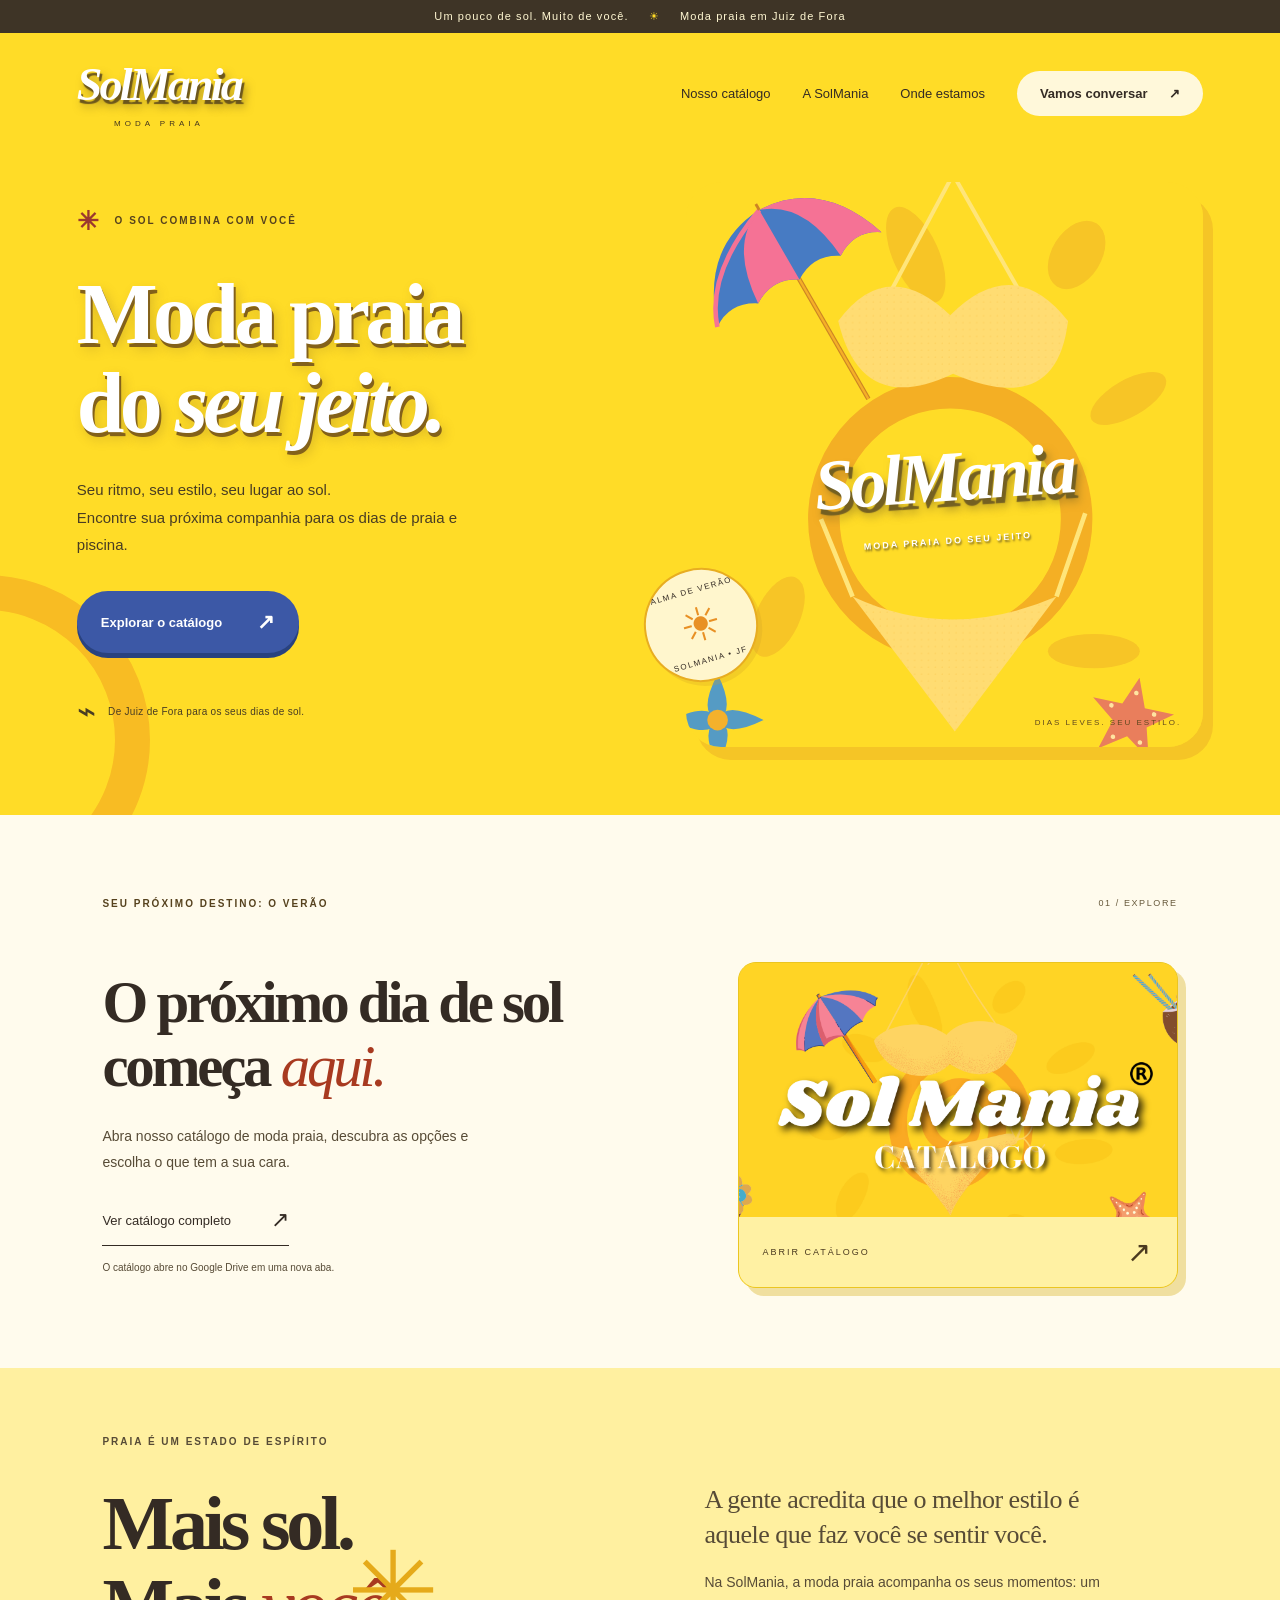
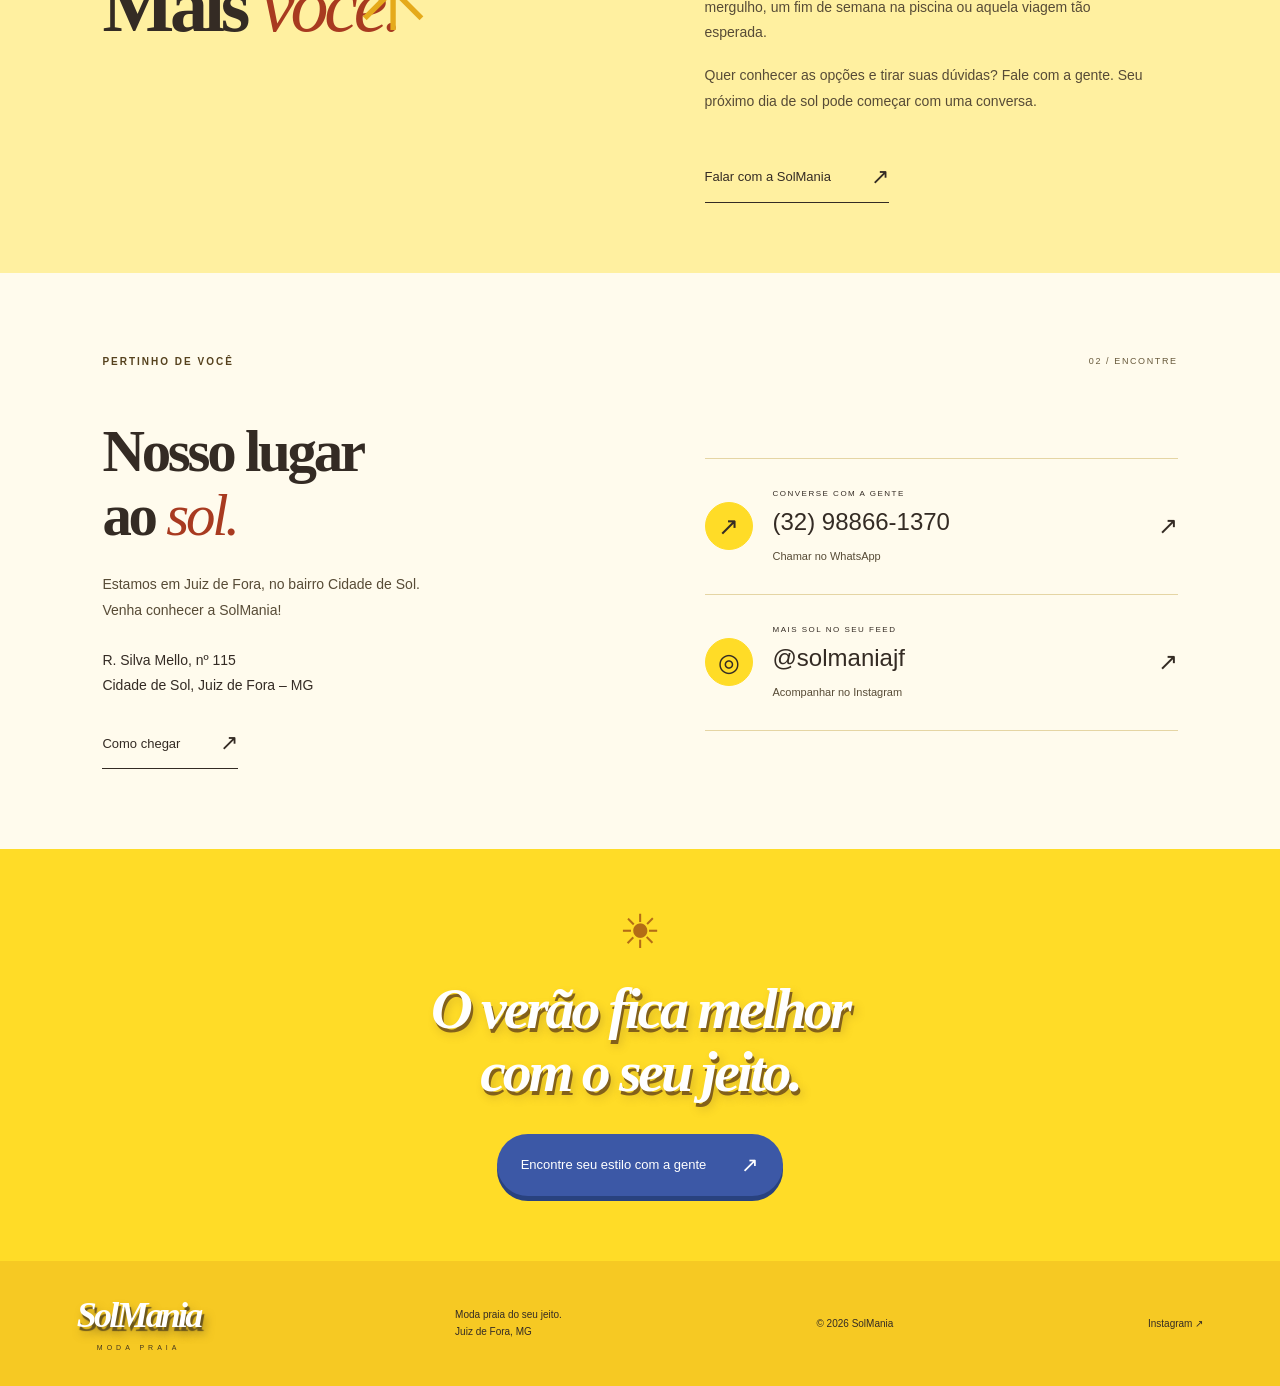
==== index.html @ 90513b36 "Versão de teste Apenas para habilitar o GitHub Pages" ====
<!doctype html>
<html lang="pt-BR">
<head>
  <meta charset="UTF-8">
  <meta name="viewport" content="width=device-width, initial-scale=1">
  <meta name="theme-color" content="#ffdc27">
  <meta name="description" content="SolMania: moda praia do seu jeito em Juiz de Fora. Explore nosso catálogo e fale com a gente pelo WhatsApp.">
  <title>SolMania — Moda praia do seu jeito</title>
  <link rel="canonical" href="https://solmania.com.br/">
  <link rel="icon" href="assets/favicon.svg" type="image/svg+xml">
  <link rel="stylesheet" href="styles.css">
  <script src="script.js" defer></script>
</head>
<body>
  <a class="skip" href="#conteudo">Pular para o conteúdo</a>
  <div class="announcement">Um pouco de sol. Muito de você. <span>☀</span> Moda praia em Juiz de Fora</div>
  <header class="header">
    <a class="brand" href="#" aria-label="SolMania, início"><span class="brand-name">SolMania</span><span class="brand-tagline">MODA PRAIA</span></a>
    <button class="menu-toggle" aria-expanded="false" aria-controls="navigation" aria-label="Abrir menu"><span></span><span></span></button>
    <nav id="navigation" aria-label="Navegação principal">
      <a href="#catalogo">Nosso catálogo</a><a href="#sobre">A SolMania</a><a href="#visite">Onde estamos</a>
      <a class="nav-contact" href="https://wa.me/5532988661370" target="_blank" rel="noopener noreferrer">Vamos conversar <span aria-hidden="true">↗</span></a>
    </nav>
  </header>
  <main id="conteudo">
    <section class="hero" aria-labelledby="hero-title">
      <div class="hero-copy">
        <p class="eyebrow"><span class="small-sun" aria-hidden="true">✳</span> O SOL COMBINA COM VOCÊ</p>
        <h1 id="hero-title">Moda praia<br>do <em>seu jeito.</em></h1>
        <p class="intro">Seu ritmo, seu estilo, seu lugar ao sol.<br>Encontre sua próxima companhia para os dias de praia e piscina.</p>
        <a class="button primary" href="https://drive.google.com/file/d/1KUAQEu9yE2tWIFAb1yEJ7YFwiVyj5EZG/view" target="_blank" rel="noopener noreferrer">Explorar o catálogo <span aria-hidden="true">↗</span></a>
        <div class="hero-note"><span aria-hidden="true">⌁</span> De Juiz de Fora para os seus dias de sol.</div>
      </div>
      <div class="hero-art">
        <img src="assets/verao.svg" width="900" height="1050" alt="Ilustração inspirada no catálogo: biquíni amarelo e guarda-sol rosa e azul">
        <div class="hero-brand" aria-hidden="true">SolMania<span>MODA PRAIA DO SEU JEITO</span></div><div class="round-stamp" aria-hidden="true"><span>ALMA DE VERÃO</span><b>☀</b><span>SOLMANIA • JF</span></div>
        <span class="art-caption">DIAS LEVES. SEU ESTILO.</span>
      </div>
    </section>
    <section class="catalog section" id="catalogo" aria-labelledby="catalog-title">
      <div class="section-heading"><p class="eyebrow">SEU PRÓXIMO DESTINO: O VERÃO</p><span class="section-number">01 / EXPLORE</span></div>
      <div class="catalog-grid"><div><h2 id="catalog-title">O próximo dia de sol<br>começa <em>aqui.</em></h2><p>Abra nosso catálogo de moda praia, descubra as opções e escolha o que tem a sua cara.</p><a class="text-link" href="https://drive.google.com/file/d/1KUAQEu9yE2tWIFAb1yEJ7YFwiVyj5EZG/view" target="_blank" rel="noopener noreferrer">Ver catálogo completo <span aria-hidden="true">↗</span></a><p class="small">O catálogo abre no Google Drive em uma nova aba.</p></div>
      <a class="catalog-cover" href="https://drive.google.com/file/d/1KUAQEu9yE2tWIFAb1yEJ7YFwiVyj5EZG/view" target="_blank" rel="noopener noreferrer" aria-label="Abrir catálogo SolMania no Google Drive"><img src="assets/catalogo-solmania.png" width="702" height="407" alt="Capa do catálogo SolMania, com logo branco sobre fundo amarelo e ilustrações de praia"><span class="cover-bottom">ABRIR CATÁLOGO <b aria-hidden="true">↗</b></span></a></div>
    </section>
    <section class="about section" id="sobre" aria-labelledby="about-title"><p class="eyebrow">PRAIA É UM ESTADO DE ESPÍRITO</p><div class="about-grid"><h2 id="about-title">Mais sol.<br>Mais <em>você.</em><span class="about-sun" aria-hidden="true">✳</span></h2><div><p class="large-copy">A gente acredita que o melhor estilo é aquele que faz você se sentir você.</p><p>Na SolMania, a moda praia acompanha os seus momentos: um mergulho, um fim de semana na piscina ou aquela viagem tão esperada.</p><p>Quer conhecer as opções e tirar suas dúvidas? Fale com a gente. Seu próximo dia de sol pode começar com uma conversa.</p><a class="text-link" href="https://wa.me/5532988661370?text=Ol%C3%A1%21%20Quero%20conhecer%20a%20moda%20praia%20da%20SolMania." target="_blank" rel="noopener noreferrer">Falar com a SolMania <span aria-hidden="true">↗</span></a></div></div></section>
    <section class="visit section" id="visite" aria-labelledby="visit-title"><div class="section-heading"><p class="eyebrow">PERTINHO DE VOCÊ</p><span class="section-number">02 / ENCONTRE</span></div><div class="visit-grid"><div><h2 id="visit-title">Nosso lugar<br>ao <em>sol.</em></h2><p>Estamos em Juiz de Fora, no bairro Cidade de Sol.<br>Venha conhecer a SolMania!</p><address>R. Silva Mello, nº 115<br>Cidade de Sol, Juiz de Fora – MG</address><a class="text-link" href="https://www.google.com/maps/search/?api=1&amp;query=Rua%20Silva%20Mello%20115%20Cidade%20de%20Sol%20Juiz%20de%20Fora%20MG" target="_blank" rel="noopener noreferrer">Como chegar <span aria-hidden="true">↗</span></a></div><div class="contact-list"><a href="https://wa.me/5532988661370" target="_blank" rel="noopener noreferrer"><span class="contact-icon" aria-hidden="true">↗</span><span><small>CONVERSE COM A GENTE</small><strong>(32) 98866-1370</strong><span>Chamar no WhatsApp</span></span><b aria-hidden="true">↗</b></a><a href="https://www.instagram.com/solmaniajf/" target="_blank" rel="noopener noreferrer"><span class="contact-icon" aria-hidden="true">◎</span><span><small>MAIS SOL NO SEU FEED</small><strong>@solmaniajf</strong><span>Acompanhar no Instagram</span></span><b aria-hidden="true">↗</b></a></div></div></section>
    <section class="closing"><span aria-hidden="true">☀</span><h2>O verão fica melhor<br>com o <em>seu jeito.</em></h2><a class="button light" href="https://wa.me/5532988661370" target="_blank" rel="noopener noreferrer">Encontre seu estilo com a gente <span aria-hidden="true">↗</span></a></section>
  </main>
  <footer><a class="brand" href="#"><span class="brand-name">SolMania</span><span class="brand-tagline">MODA PRAIA</span></a><p>Moda praia do seu jeito.<br>Juiz de Fora, MG</p><span>© <span id="year">2026</span> SolMania</span><a href="https://www.instagram.com/solmaniajf/" target="_blank" rel="noopener noreferrer">Instagram ↗</a></footer>
</body>
</html>
---- styles.css ----
:root{--paper:#fffbed;--ink:#342b24;--orange:#a83a20;--line:#e5d5a4;--blue:#fff0a0}*{box-sizing:border-box}html{scroll-behavior:smooth;scroll-padding-top:100px}body{margin:0;background:var(--paper);color:var(--ink);font-family:Arial,Helvetica,sans-serif;-webkit-font-smoothing:antialiased}a{color:inherit;text-decoration:none}button{font:inherit}a,button{-webkit-tap-highlight-color:transparent}a:focus-visible,button:focus-visible{outline:3px solid var(--orange);outline-offset:6px}::selection{background:#e9b89a}h1,h2,p{margin:0}h1,h2{font-family:Georgia,'Times New Roman',serif;font-weight:400;letter-spacing:-.055em}em{font-weight:400;color:var(--orange)}.announcement{background:var(--ink);color:var(--paper);text-align:center;padding:10px 20px;font-size:11px;letter-spacing:1.1px}.announcement span{margin:0 16px;color:#f8c686}.header{max-width:1440px;margin:auto;padding:27px 6%;display:flex;align-items:center;justify-content:space-between;gap:30px}.brand{font-family:Georgia,serif;font-size:37px;font-weight:bold;letter-spacing:-2.4px;line-height:1}.brand span{display:block;text-align:center;font-family:Arial,sans-serif;letter-spacing:4px;font-size:8px;font-weight:400;margin-top:8px}.header nav{display:flex;align-items:center;gap:32px;font-size:13px}.header nav>a:hover{color:var(--orange)}.nav-contact{border:1px solid var(--ink);padding:13px 18px;border-radius:3px}.nav-contact span{margin-left:18px}.menu-toggle{display:none}.hero{max-width:1440px;margin:auto;display:grid;grid-template-columns:1.05fr 1fr;min-height:660px;padding:20px 6% 60px;align-items:center;gap:5%}.eyebrow{font-size:10px;letter-spacing:2px;font-weight:600;line-height:1.7}.small-sun{font-size:26px;vertical-align:middle;color:var(--orange);margin-right:9px}h1{font-size:clamp(64px,6.7vw,100px);line-height:1.03;margin:28px 0}.intro{font-size:15px;line-height:1.85;max-width:390px;color:#52645e}.button{display:inline-flex;align-items:center;justify-content:space-between;gap:35px;padding:19px 24px;font-size:13px;border-radius:3px;transition:transform .2s,background .2s}.button:hover{transform:translateY(-3px)}.primary{background:var(--orange);color:white;margin-top:32px}.primary:hover{background:#bb4020}.button span{font-size:21px}.hero-note{font-size:10px;letter-spacing:.3px;margin-top:39px;display:flex;align-items:center;gap:12px}.hero-note>span{font-size:32px}.hero-art{position:relative;margin:0 0 0 5px}.hero-art img{display:block;width:100%;height:565px;object-fit:cover;border-radius:180px 180px 4px 4px}.round-stamp{position:absolute;left:-42px;bottom:65px;background:var(--paper);border:1px solid var(--ink);width:114px;height:114px;border-radius:50%;display:flex;flex-direction:column;justify-content:center;align-items:center;transform:rotate(-16deg)}.round-stamp span{font-size:8px;letter-spacing:1.5px}.round-stamp b{font-size:47px;line-height:1.3;color:var(--orange);font-weight:400}.art-caption{position:absolute;bottom:20px;right:22px;font-size:8px;letter-spacing:2px;color:#fff}.section{padding:80px 8%;max-width:1440px;margin:auto}.section-heading{display:flex;align-items:center;justify-content:space-between;gap:15px;margin-bottom:50px}.section-number{font-size:9px;letter-spacing:1.6px;color:#69746a}h2{font-size:clamp(44px,4.6vw,65px);line-height:1.09}.catalog-grid{display:grid;grid-template-columns:1.15fr 1fr;align-items:center;gap:12%}.catalog p:not(.eyebrow),.visit p:not(.eyebrow){font-size:14px;line-height:1.85;max-width:370px;margin-top:24px;color:#52645e}.text-link{display:inline-flex;justify-content:space-between;align-items:center;gap:40px;border-bottom:1px solid var(--ink);padding:16px 0 12px;font-size:13px;margin-top:16px}.text-link:hover{color:var(--orange);border-color:var(--orange)}.text-link span{font-size:22px}.catalog p.small{font-size:10px;margin-top:13px}.catalog-cover{position:relative;overflow:hidden;background:#e3a37d;min-height:410px;padding:26px 30px;display:flex;flex-direction:column;justify-content:space-between;border-radius:3px;isolation:isolate;transition:transform .25s}.catalog-cover:hover{transform:rotate(-1deg)}.catalog-cover:before{content:'';position:absolute;border:1px solid #f7d5b1;border-radius:50%;width:420px;height:420px;top:80px;left:100px;z-index:-1;box-shadow:0 0 0 28px #e3a37d,0 0 0 29px #f7d5b1,0 0 0 57px #e3a37d,0 0 0 58px #f7d5b1}.cover-top{display:flex;justify-content:space-between;font-size:10px;letter-spacing:2px}.cover-top span{font-size:8px}.cover-sun{font-size:76px;color:#a33b21;line-height:1;margin-top:20px}.cover-title{font-family:Georgia,serif;font-size:55px;line-height:1;letter-spacing:-2px}.cover-bottom{font-size:9px;letter-spacing:2px;margin-top:32px;display:flex;justify-content:space-between;align-items:center}.cover-bottom b{font-size:29px;font-weight:400}.about{background:var(--blue);max-width:none;padding-top:65px;padding-bottom:70px}.about-grid{display:grid;grid-template-columns:1fr 1fr;gap:12%;margin-top:32px;max-width:1190px;margin-left:auto;margin-right:auto}.about h2{position:relative;font-size:76px}.about-sun{color:var(--orange);position:absolute;font-size:110px;left:245px;top:50px;font-family:Arial;font-weight:400}.about p:not(.eyebrow){font-size:14px;line-height:1.8;margin-bottom:18px;max-width:440px}.about p.large-copy{font-family:Georgia,serif;font-size:26px;line-height:1.35;letter-spacing:-.5px}.visit-grid{display:grid;grid-template-columns:1fr 1fr;gap:12%;align-items:center}address{font-style:normal;font-size:14px;line-height:1.8;margin-top:24px}.contact-list>a{display:flex;gap:20px;align-items:center;padding:30px 0;border-bottom:1px solid var(--line)}.contact-list>a:first-child{border-top:1px solid var(--line)}.contact-list>a:hover strong{color:var(--orange)}.contact-icon{border:1px solid var(--line);width:48px;height:48px;border-radius:50%;display:grid;place-items:center;font-size:25px}.contact-list small{font-size:8px;letter-spacing:1.5px;display:block}.contact-list strong{display:block;font-weight:400;font-size:24px;margin:10px 0}.contact-list span>span{font-size:11px;color:#52645e}.contact-list b{margin-left:auto;font-size:24px;font-weight:400}.closing{text-align:center;background:var(--orange);color:var(--paper);padding:55px 20px 65px}.closing>span{font-size:47px;display:block;margin-bottom:18px}.closing h2{font-size:58px}.closing em{color:#f3d2a6}.light{background:var(--paper);color:var(--ink);margin-top:30px}footer{max-width:1440px;padding:35px 6%;margin:auto;display:flex;align-items:center;justify-content:space-between;gap:25px}footer p,footer>span,footer>a:last-child{font-size:10px;line-height:1.7}footer .brand{font-size:29px}footer .brand span{font-size:6px}.skip{position:absolute;left:12px;top:-100px;background:white;padding:16px;z-index:30}.skip:focus{top:12px}@media(min-width:1440px){.about{padding-left:calc((100vw - 1210px)/2);padding-right:calc((100vw - 1210px)/2)}}@media(max-width:900px){.header nav{gap:18px}.hero{gap:25px;min-height:auto}.hero-art img{height:490px}h1{font-size:68px}.section{padding:60px 6%}.about-sun{font-size:70px;left:210px}.about-grid,.catalog-grid,.visit-grid{gap:7%}.cover-title{font-size:46px}.contact-list strong{font-size:20px}.contact-icon{display:none}}@media(max-width:680px){html{scroll-padding-top:20px}.announcement{font-size:9px;letter-spacing:.4px}.announcement span{margin:0 5px}.header{padding:22px 6%;position:relative;z-index:10}.brand{font-size:32px}.menu-toggle{display:flex;flex-direction:column;gap:6px;border:1px solid var(--line);background:transparent;padding:14px 11px;border-radius:3px}.menu-toggle span{height:1px;width:21px;background:var(--ink)}.header nav{display:none;position:absolute;top:100%;left:0;right:0;background:var(--paper);padding:22px 6%;box-shadow:0 10px 14px #253d3912;flex-direction:column;align-items:stretch}.header nav.open{display:flex}.header nav>a{padding:12px 0}.header nav>.nav-contact{padding:14px}.hero{grid-template-columns:1fr;padding:22px 6% 38px;gap:32px}.hero-copy{padding:0 0 0 2px}.eyebrow{font-size:9px;letter-spacing:1.7px}h1{font-size:clamp(60px,13.7vw,84px);margin:19px 0}.intro{font-size:14px}.hero-note{margin-top:23px}.hero-art{margin:0 10px 0 22px}.hero-art img{height:410px;border-radius:160px 160px 3px 3px}.round-stamp{width:94px;height:94px;left:-28px;bottom:45px}.round-stamp span{font-size:6px}.round-stamp b{font-size:38px}.section{padding:48px 7%}.section-heading{margin-bottom:27px}.section-number{font-size:7px;white-space:nowrap}.catalog-grid,.about-grid,.visit-grid{grid-template-columns:1fr;gap:32px}h2{font-size:46px}.catalog-cover{min-height:380px;margin-top:4px}.cover-title{font-size:55px}.about-grid{margin-top:24px}.about h2{font-size:64px}.about-sun{left:auto;right:15px;top:20px;font-size:95px}.about p.large-copy{font-size:25px}.contact-list strong{font-size:25px}.contact-icon{display:grid}.closing{padding:40px 6% 48px}.closing h2{font-size:45px}.closing>span{font-size:40px}footer{display:grid;grid-template-columns:1fr 1fr;padding:30px 7%;row-gap:25px}footer p,footer>a:last-child{text-align:right}}@media(prefers-reduced-motion:reduce){html{scroll-behavior:auto}*,*:before,*:after{transition:none!important}}

/* Identidade visual inspirada na capa do catálogo SolMania. */
body{background:linear-gradient(#ffdc27 0 820px,var(--paper) 820px)}
.announcement{background:#3e3426;color:#fff7d2}.announcement span{color:#ffdc27}
.header{background:#ffdc27;max-width:none;padding-left:max(6%,calc((100vw - 1268px)/2));padding-right:max(6%,calc((100vw - 1268px)/2))}
.brand{display:inline-block;letter-spacing:-2px;flex-shrink:0}
.brand .brand-name{font-family:Georgia,'Times New Roman',serif;font-size:46px;font-weight:900;font-style:italic;letter-spacing:-2.8px;color:#fff;line-height:1.1;margin:0;text-shadow:2px 4px 1px #6b561c,4px 7px 8px #6b561c80}
.brand .brand-tagline{color:#45371e;font-size:8px;letter-spacing:4px;margin-top:9px}
.nav-contact{background:#fff8da;border:0;border-radius:30px;padding:15px 23px;font-weight:600}.header nav>a:hover{color:#8b2b23}
.hero{position:relative;background:#ffdc27;padding-top:25px;padding-bottom:65px;isolation:isolate;overflow:hidden}
.hero:before{content:'';position:absolute;width:260px;height:260px;border:35px solid #f8bc23;border-radius:50%;left:-180px;bottom:-90px;z-index:-1}
h1,h2{font-weight:700;letter-spacing:-.055em}h1{color:#fff;text-shadow:2px 4px 0 #83611a,4px 6px 12px #8c6d2350}h1 em{color:#fff;font-weight:700}.intro{color:#493d23}.eyebrow{color:#56421e}.small-sun{color:#9b382f}.hero-note{color:#493d23}.primary{background:#3c58a6;border-radius:32px;box-shadow:0 5px 0 #29427f;font-weight:600}.primary:hover{background:#2d468f}
.hero-art{border-radius:35px;box-shadow:10px 13px 0 #f5c526}.hero-art img{border-radius:35px;object-fit:cover}.hero-brand{position:absolute;top:45%;left:0;width:100%;text-align:center;color:white;font-family:Georgia,serif;font-weight:900;font-style:italic;font-size:clamp(45px,5.6vw,80px);letter-spacing:-4px;text-shadow:3px 6px 1px #746022,5px 9px 10px #74602290;transform:rotate(-4deg)}.hero-brand span{display:block;font-family:Arial,sans-serif;font-size:9px;letter-spacing:2px;font-style:normal;margin-top:17px;text-shadow:1px 2px 2px #746022}.round-stamp{background:#fff6cd;border:2px solid #e8ad21;box-shadow:3px 5px 0 #cf9e2540}.round-stamp b{color:#e89024}.art-caption{color:#61481e}
.catalog{background:var(--paper)}.catalog-cover{padding:0;background:#ffdc27;min-height:0;border-radius:18px;border:1px solid #ebc521;box-shadow:8px 8px 0 #f0df9f}.catalog-cover:before{display:none}.catalog-cover img{width:100%;height:auto;display:block}.cover-bottom{margin:0;padding:18px 24px;background:#fff1a3;color:#4b3a1f}.about{background:#fff0a0}.about-sun{color:#e5aa1a}.about p,.catalog p:not(.eyebrow),.visit p:not(.eyebrow),.contact-list span>span{color:#574b36}.section-number{color:#685a3c}.contact-icon{background:#ffdc27;border-color:#ffdc27}.closing{background:#ffdc27;color:#fff;position:relative}.closing h2{font-style:italic;text-shadow:2px 4px 0 #83611a,4px 6px 10px #8c6d2350}.closing em{color:#fff;font-weight:700}.closing>span{color:#b36c16}.light{border-radius:32px;background:#3c58a6;color:white;box-shadow:0 5px 0 #29427f}footer{max-width:none;background:#f6c923;padding-left:6%;padding-right:6%}footer .brand .brand-name{font-size:36px}footer .brand .brand-tagline{font-size:7px}.text-link:hover{color:#9c3028}.menu-toggle{border-color:#ac8524}.menu-toggle span{background:#493a20}
@media(max-width:900px){.brand .brand-name{font-size:38px}.header nav{gap:16px}.hero-brand{font-size:53px;letter-spacing:-3px}}
@media(max-width:680px){body{background:var(--paper)}.header nav{background:#fff1a3}.hero{padding-top:20px;padding-bottom:45px}.hero-art{margin:0 10px 0 22px}.hero-art img{border-radius:35px;height:390px}.hero-brand{font-size:clamp(44px,12vw,68px)}.brand .brand-name{font-size:39px}.catalog-cover{min-height:0}.closing h2{font-size:44px}.about-sun{font-size:80px;right:0}.hero:before{display:none}}
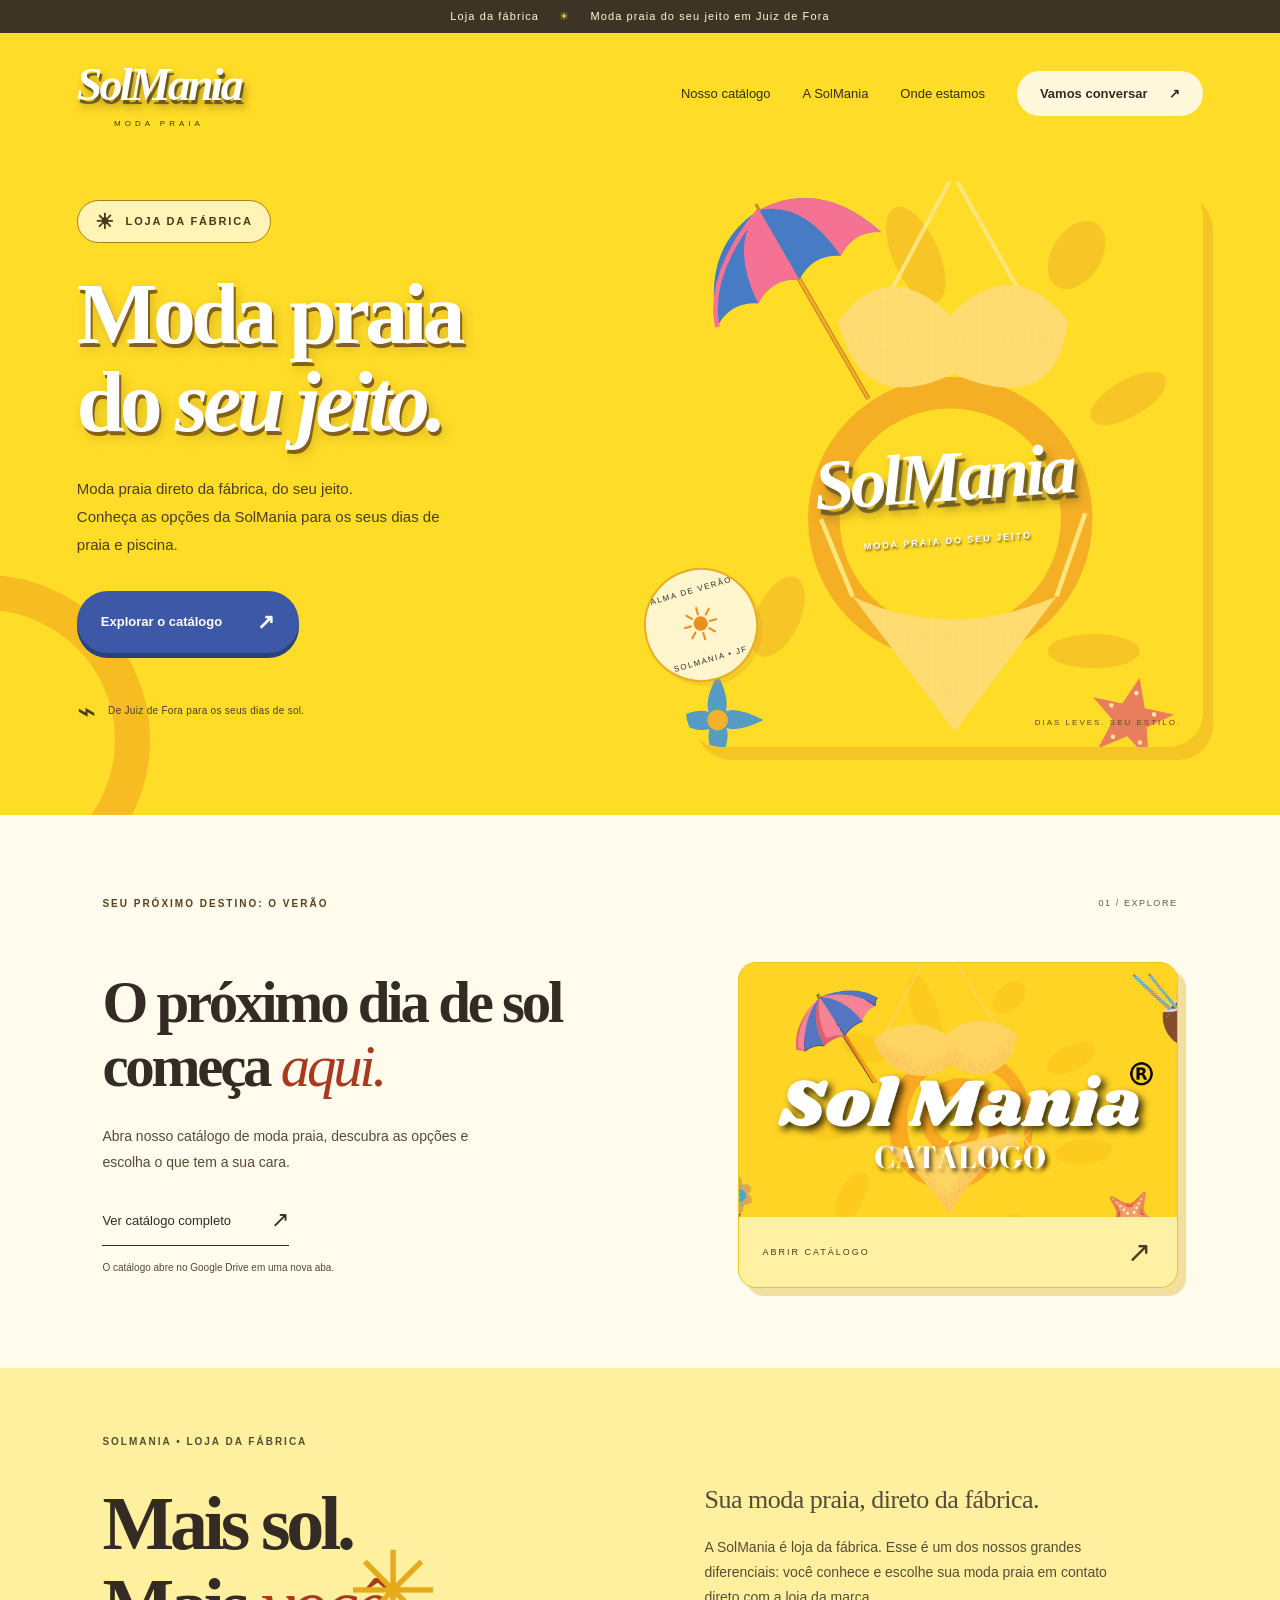
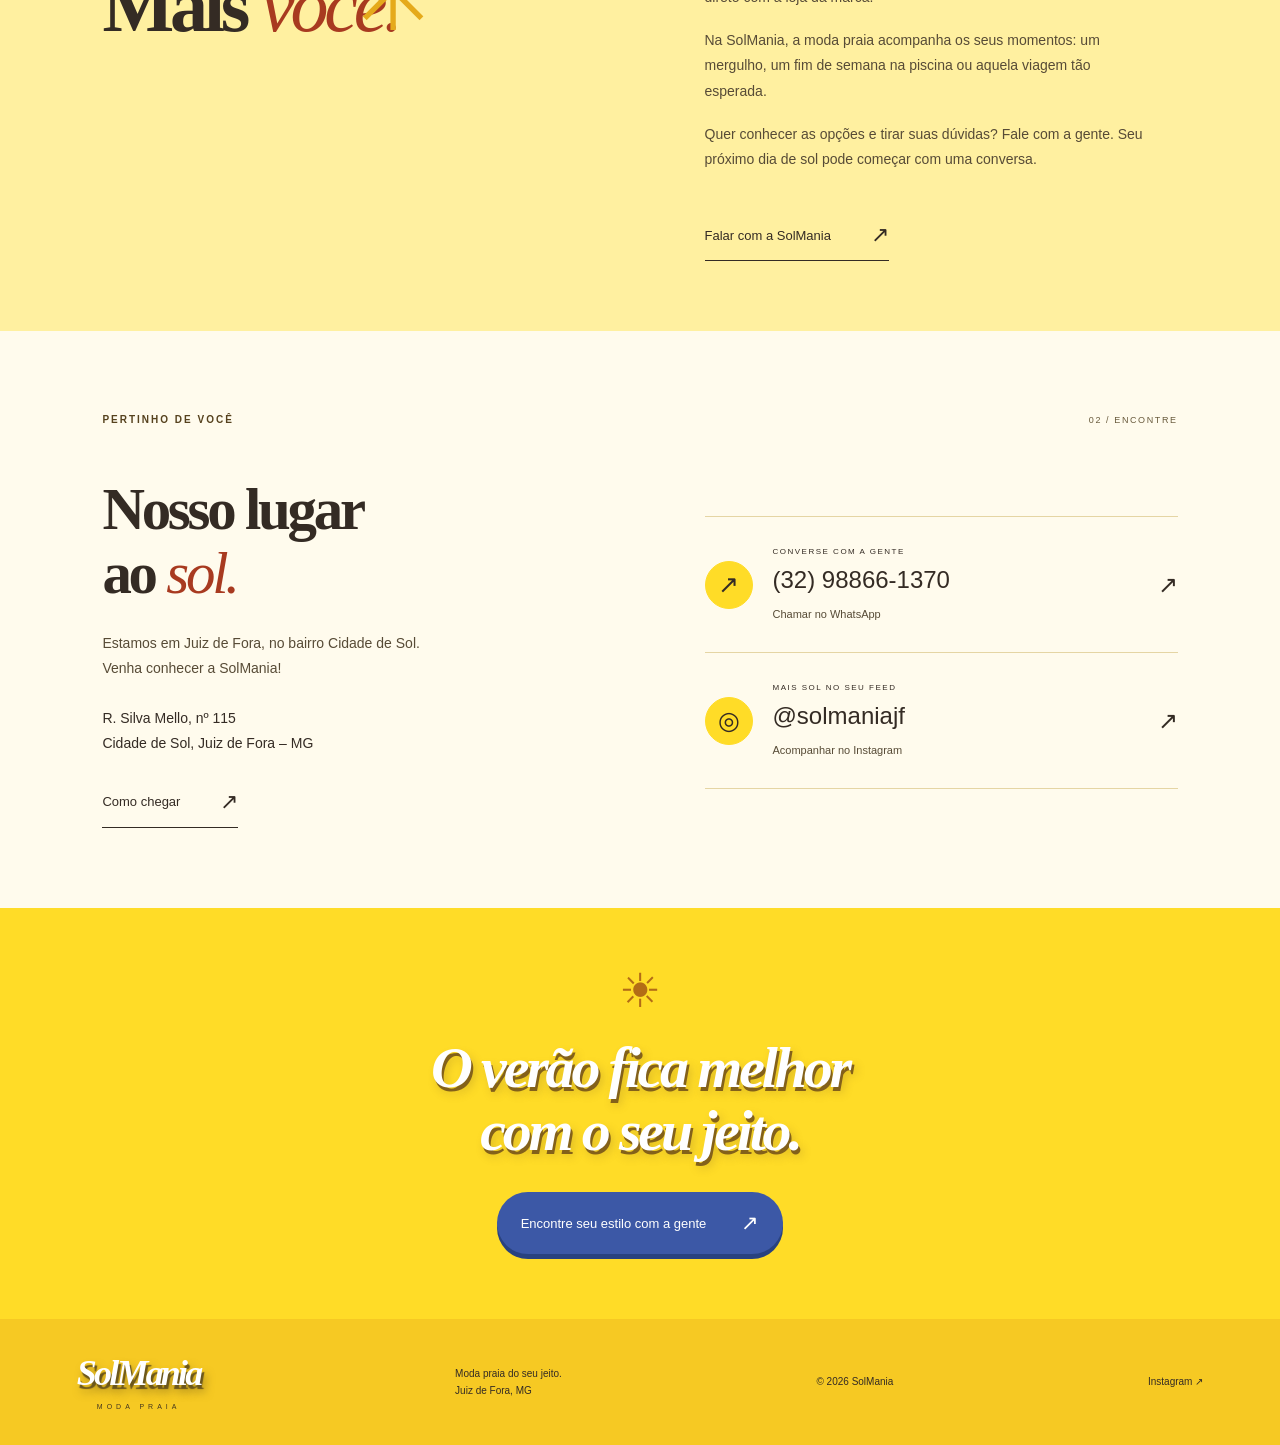
==== commit 8ea99bef: "Primeira versão oficial" ====
--- a/index.html
+++ b/index.html
@@ -1,10 +1,18 @@
 <!doctype html>
 <html lang="pt-BR">
 <head>
+  <!-- Google tag (gtag.js) -->
+  <script async src="https://www.googletagmanager.com/gtag/js?id=G-0Z5BWFKCD2"></script>
+  <script>
+    window.dataLayer = window.dataLayer || [];
+    function gtag(){dataLayer.push(arguments);}
+    gtag('js', new Date());
+    gtag('config', 'G-0Z5BWFKCD2');
+  </script>
   <meta charset="UTF-8">
   <meta name="viewport" content="width=device-width, initial-scale=1">
   <meta name="theme-color" content="#ffdc27">
-  <meta name="description" content="SolMania: moda praia do seu jeito em Juiz de Fora. Explore nosso catálogo e fale com a gente pelo WhatsApp.">
+  <meta name="description" content="SolMania: moda praia do seu jeito em Juiz de Fora. Loja da fábrica: explore nosso catálogo e fale com a gente pelo WhatsApp.">
   <title>SolMania — Moda praia do seu jeito</title>
   <link rel="canonical" href="https://solmania.com.br/">
   <link rel="icon" href="assets/favicon.svg" type="image/svg+xml">
@@ -13,7 +21,7 @@
 </head>
 <body>
   <a class="skip" href="#conteudo">Pular para o conteúdo</a>
-  <div class="announcement">Um pouco de sol. Muito de você. <span>☀</span> Moda praia em Juiz de Fora</div>
+  <div class="announcement">Loja da fábrica <span>☀</span> Moda praia do seu jeito em Juiz de Fora</div>
   <header class="header">
     <a class="brand" href="#" aria-label="SolMania, início"><span class="brand-name">SolMania</span><span class="brand-tagline">MODA PRAIA</span></a>
     <button class="menu-toggle" aria-expanded="false" aria-controls="navigation" aria-label="Abrir menu"><span></span><span></span></button>
@@ -25,9 +33,9 @@
   <main id="conteudo">
     <section class="hero" aria-labelledby="hero-title">
       <div class="hero-copy">
-        <p class="eyebrow"><span class="small-sun" aria-hidden="true">✳</span> O SOL COMBINA COM VOCÊ</p>
+        <p class="factory-badge"><span aria-hidden="true">☀</span> LOJA DA FÁBRICA</p>
         <h1 id="hero-title">Moda praia<br>do <em>seu jeito.</em></h1>
-        <p class="intro">Seu ritmo, seu estilo, seu lugar ao sol.<br>Encontre sua próxima companhia para os dias de praia e piscina.</p>
+        <p class="intro">Moda praia direto da fábrica, do seu jeito.<br>Conheça as opções da SolMania para os seus dias de praia e piscina.</p>
         <a class="button primary" href="https://drive.google.com/file/d/1KUAQEu9yE2tWIFAb1yEJ7YFwiVyj5EZG/view" target="_blank" rel="noopener noreferrer">Explorar o catálogo <span aria-hidden="true">↗</span></a>
         <div class="hero-note"><span aria-hidden="true">⌁</span> De Juiz de Fora para os seus dias de sol.</div>
       </div>
@@ -42,8 +50,8 @@
       <div class="catalog-grid"><div><h2 id="catalog-title">O próximo dia de sol<br>começa <em>aqui.</em></h2><p>Abra nosso catálogo de moda praia, descubra as opções e escolha o que tem a sua cara.</p><a class="text-link" href="https://drive.google.com/file/d/1KUAQEu9yE2tWIFAb1yEJ7YFwiVyj5EZG/view" target="_blank" rel="noopener noreferrer">Ver catálogo completo <span aria-hidden="true">↗</span></a><p class="small">O catálogo abre no Google Drive em uma nova aba.</p></div>
       <a class="catalog-cover" href="https://drive.google.com/file/d/1KUAQEu9yE2tWIFAb1yEJ7YFwiVyj5EZG/view" target="_blank" rel="noopener noreferrer" aria-label="Abrir catálogo SolMania no Google Drive"><img src="assets/catalogo-solmania.png" width="702" height="407" alt="Capa do catálogo SolMania, com logo branco sobre fundo amarelo e ilustrações de praia"><span class="cover-bottom">ABRIR CATÁLOGO <b aria-hidden="true">↗</b></span></a></div>
     </section>
-    <section class="about section" id="sobre" aria-labelledby="about-title"><p class="eyebrow">PRAIA É UM ESTADO DE ESPÍRITO</p><div class="about-grid"><h2 id="about-title">Mais sol.<br>Mais <em>você.</em><span class="about-sun" aria-hidden="true">✳</span></h2><div><p class="large-copy">A gente acredita que o melhor estilo é aquele que faz você se sentir você.</p><p>Na SolMania, a moda praia acompanha os seus momentos: um mergulho, um fim de semana na piscina ou aquela viagem tão esperada.</p><p>Quer conhecer as opções e tirar suas dúvidas? Fale com a gente. Seu próximo dia de sol pode começar com uma conversa.</p><a class="text-link" href="https://wa.me/5532988661370?text=Ol%C3%A1%21%20Quero%20conhecer%20a%20moda%20praia%20da%20SolMania." target="_blank" rel="noopener noreferrer">Falar com a SolMania <span aria-hidden="true">↗</span></a></div></div></section>
-    <section class="visit section" id="visite" aria-labelledby="visit-title"><div class="section-heading"><p class="eyebrow">PERTINHO DE VOCÊ</p><span class="section-number">02 / ENCONTRE</span></div><div class="visit-grid"><div><h2 id="visit-title">Nosso lugar<br>ao <em>sol.</em></h2><p>Estamos em Juiz de Fora, no bairro Cidade de Sol.<br>Venha conhecer a SolMania!</p><address>R. Silva Mello, nº 115<br>Cidade de Sol, Juiz de Fora – MG</address><a class="text-link" href="https://www.google.com/maps/search/?api=1&amp;query=Rua%20Silva%20Mello%20115%20Cidade%20de%20Sol%20Juiz%20de%20Fora%20MG" target="_blank" rel="noopener noreferrer">Como chegar <span aria-hidden="true">↗</span></a></div><div class="contact-list"><a href="https://wa.me/5532988661370" target="_blank" rel="noopener noreferrer"><span class="contact-icon" aria-hidden="true">↗</span><span><small>CONVERSE COM A GENTE</small><strong>(32) 98866-1370</strong><span>Chamar no WhatsApp</span></span><b aria-hidden="true">↗</b></a><a href="https://www.instagram.com/solmaniajf/" target="_blank" rel="noopener noreferrer"><span class="contact-icon" aria-hidden="true">◎</span><span><small>MAIS SOL NO SEU FEED</small><strong>@solmaniajf</strong><span>Acompanhar no Instagram</span></span><b aria-hidden="true">↗</b></a></div></div></section>
+    <section class="about section" id="sobre" aria-labelledby="about-title"><p class="eyebrow">SOLMANIA • LOJA DA FÁBRICA</p><div class="about-grid"><h2 id="about-title">Mais sol.<br>Mais <em>você.</em><span class="about-sun" aria-hidden="true">✳</span></h2><div><p class="large-copy">Sua moda praia, direto da fábrica.</p><p>A SolMania é loja da fábrica. Esse é um dos nossos grandes diferenciais: você conhece e escolhe sua moda praia em contato direto com a loja da marca.</p><p>Na SolMania, a moda praia acompanha os seus momentos: um mergulho, um fim de semana na piscina ou aquela viagem tão esperada.</p><p>Quer conhecer as opções e tirar suas dúvidas? Fale com a gente. Seu próximo dia de sol pode começar com uma conversa.</p><a class="text-link" href="https://wa.me/5532988661370?text=Ol%C3%A1%21%20Quero%20conhecer%20a%20moda%20praia%20da%20SolMania." target="_blank" rel="noopener noreferrer">Falar com a SolMania <span aria-hidden="true">↗</span></a></div></div></section>
+    <section class="visit section" id="visite" aria-labelledby="visit-title"><div class="section-heading"><p class="eyebrow">PERTINHO DE VOCÊ</p><span class="section-number">02 / ENCONTRE</span></div><div class="visit-grid"><div><h2 id="visit-title">Nosso lugar<br>ao <em>sol.</em></h2><p>Estamos em Juiz de Fora, no bairro Cidade de Sol.<br>Venha conhecer a SolMania!</p><address>R. Silva Mello, nº 115<br>Cidade de Sol, Juiz de Fora – MG</address><a class="text-link" href="https://www.google.com/maps/dir/?api=1&amp;destination=Rua%20Silva%20Melo%2C%20115%2C%20Cidade%20do%20Sol%2C%20Juiz%20de%20Fora%20-%20MG%2C%2036085-360%2C%20Brasil" target="_blank" rel="noopener noreferrer">Como chegar <span aria-hidden="true">↗</span></a></div><div class="contact-list"><a href="https://wa.me/5532988661370" target="_blank" rel="noopener noreferrer"><span class="contact-icon" aria-hidden="true">↗</span><span><small>CONVERSE COM A GENTE</small><strong>(32) 98866-1370</strong><span>Chamar no WhatsApp</span></span><b aria-hidden="true">↗</b></a><a href="https://www.instagram.com/solmaniajf/" target="_blank" rel="noopener noreferrer"><span class="contact-icon" aria-hidden="true">◎</span><span><small>MAIS SOL NO SEU FEED</small><strong>@solmaniajf</strong><span>Acompanhar no Instagram</span></span><b aria-hidden="true">↗</b></a></div></div></section>
     <section class="closing"><span aria-hidden="true">☀</span><h2>O verão fica melhor<br>com o <em>seu jeito.</em></h2><a class="button light" href="https://wa.me/5532988661370" target="_blank" rel="noopener noreferrer">Encontre seu estilo com a gente <span aria-hidden="true">↗</span></a></section>
   </main>
   <footer><a class="brand" href="#"><span class="brand-name">SolMania</span><span class="brand-tagline">MODA PRAIA</span></a><p>Moda praia do seu jeito.<br>Juiz de Fora, MG</p><span>© <span id="year">2026</span> SolMania</span><a href="https://www.instagram.com/solmaniajf/" target="_blank" rel="noopener noreferrer">Instagram ↗</a></footer>
--- a/styles.css
+++ b/styles.css
@@ -15,3 +15,5 @@
 .catalog{background:var(--paper)}.catalog-cover{padding:0;background:#ffdc27;min-height:0;border-radius:18px;border:1px solid #ebc521;box-shadow:8px 8px 0 #f0df9f}.catalog-cover:before{display:none}.catalog-cover img{width:100%;height:auto;display:block}.cover-bottom{margin:0;padding:18px 24px;background:#fff1a3;color:#4b3a1f}.about{background:#fff0a0}.about-sun{color:#e5aa1a}.about p,.catalog p:not(.eyebrow),.visit p:not(.eyebrow),.contact-list span>span{color:#574b36}.section-number{color:#685a3c}.contact-icon{background:#ffdc27;border-color:#ffdc27}.closing{background:#ffdc27;color:#fff;position:relative}.closing h2{font-style:italic;text-shadow:2px 4px 0 #83611a,4px 6px 10px #8c6d2350}.closing em{color:#fff;font-weight:700}.closing>span{color:#b36c16}.light{border-radius:32px;background:#3c58a6;color:white;box-shadow:0 5px 0 #29427f}footer{max-width:none;background:#f6c923;padding-left:6%;padding-right:6%}footer .brand .brand-name{font-size:36px}footer .brand .brand-tagline{font-size:7px}.text-link:hover{color:#9c3028}.menu-toggle{border-color:#ac8524}.menu-toggle span{background:#493a20}
 @media(max-width:900px){.brand .brand-name{font-size:38px}.header nav{gap:16px}.hero-brand{font-size:53px;letter-spacing:-3px}}
 @media(max-width:680px){body{background:var(--paper)}.header nav{background:#fff1a3}.hero{padding-top:20px;padding-bottom:45px}.hero-art{margin:0 10px 0 22px}.hero-art img{border-radius:35px;height:390px}.hero-brand{font-size:clamp(44px,12vw,68px)}.brand .brand-name{font-size:39px}.catalog-cover{min-height:0}.closing h2{font-size:44px}.about-sun{font-size:80px;right:0}.hero:before{display:none}}
+
+.factory-badge{display:inline-flex;align-items:center;gap:10px;padding:10px 17px;border:1px solid #a97e1b;border-radius:30px;background:#fff4b5;color:#493719;font-size:11px;font-weight:700;letter-spacing:1.8px;line-height:1.5}.factory-badge span{font-size:21px;line-height:1}
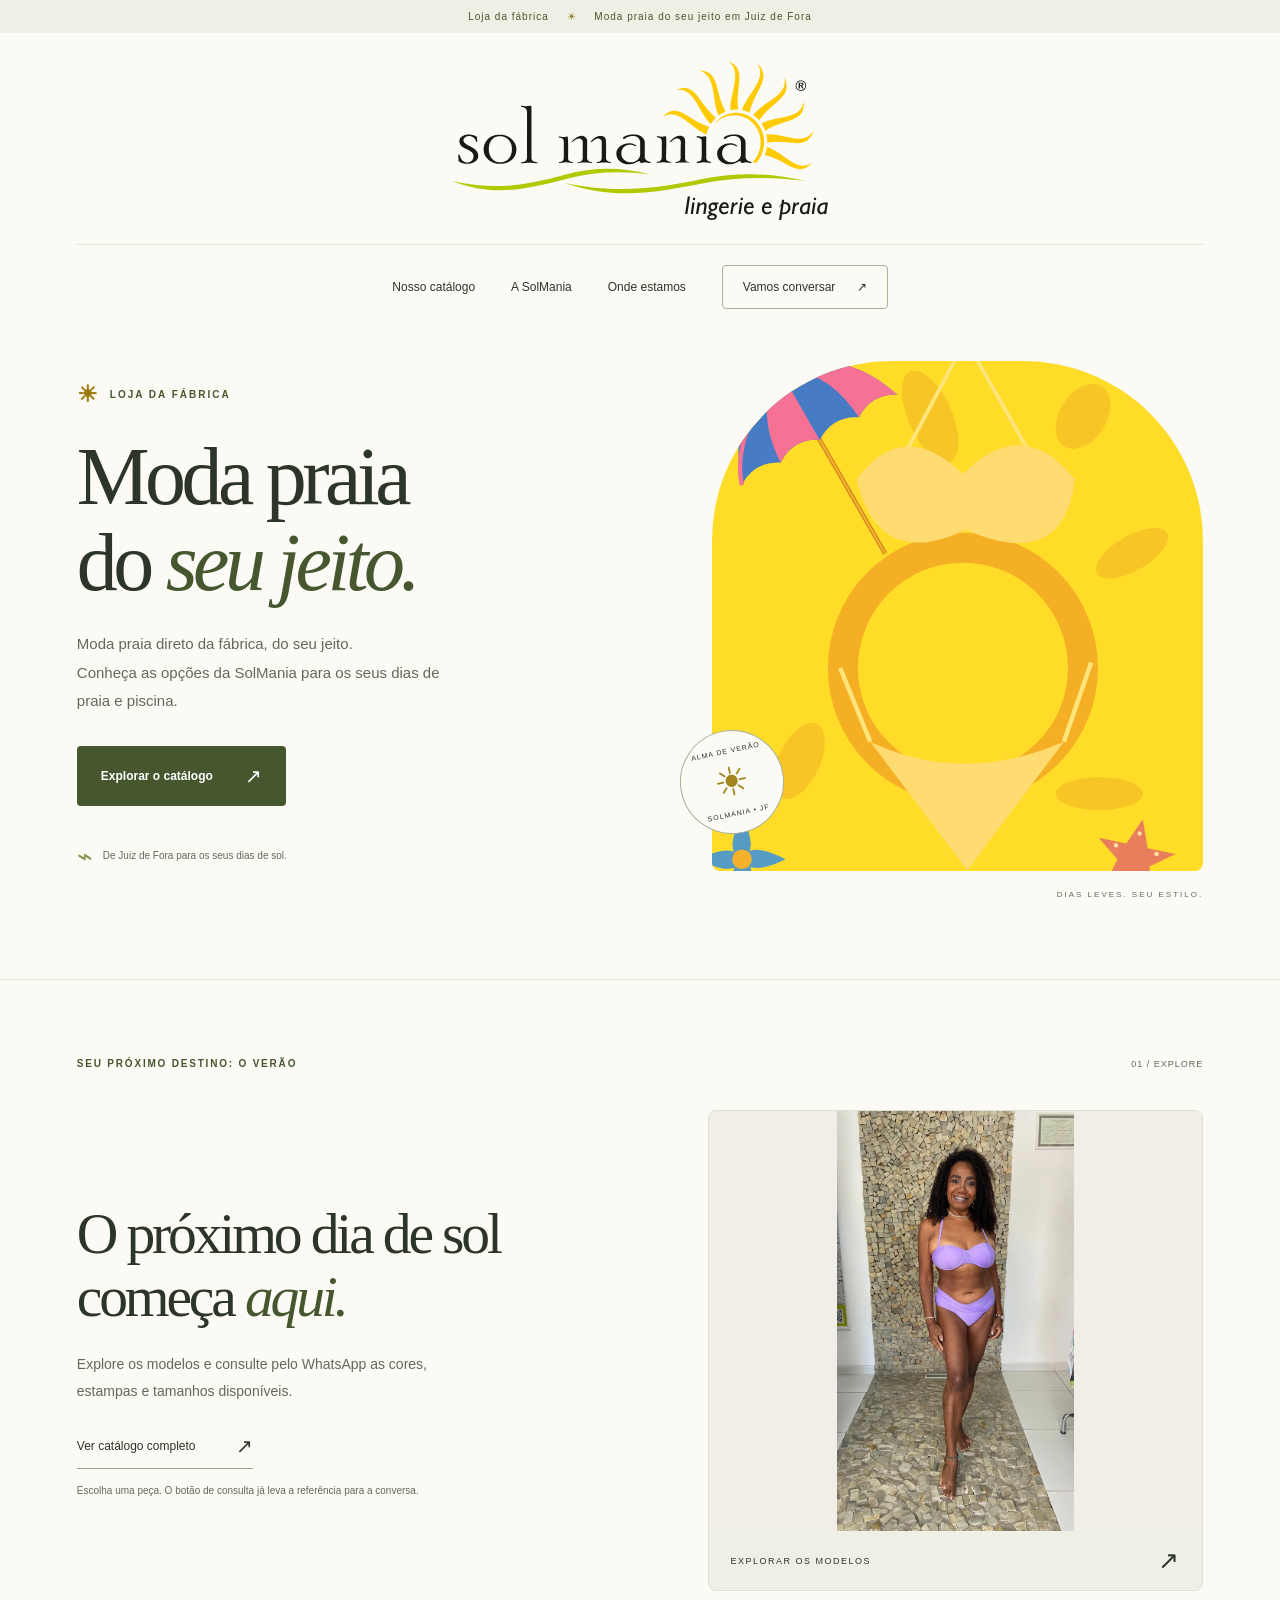
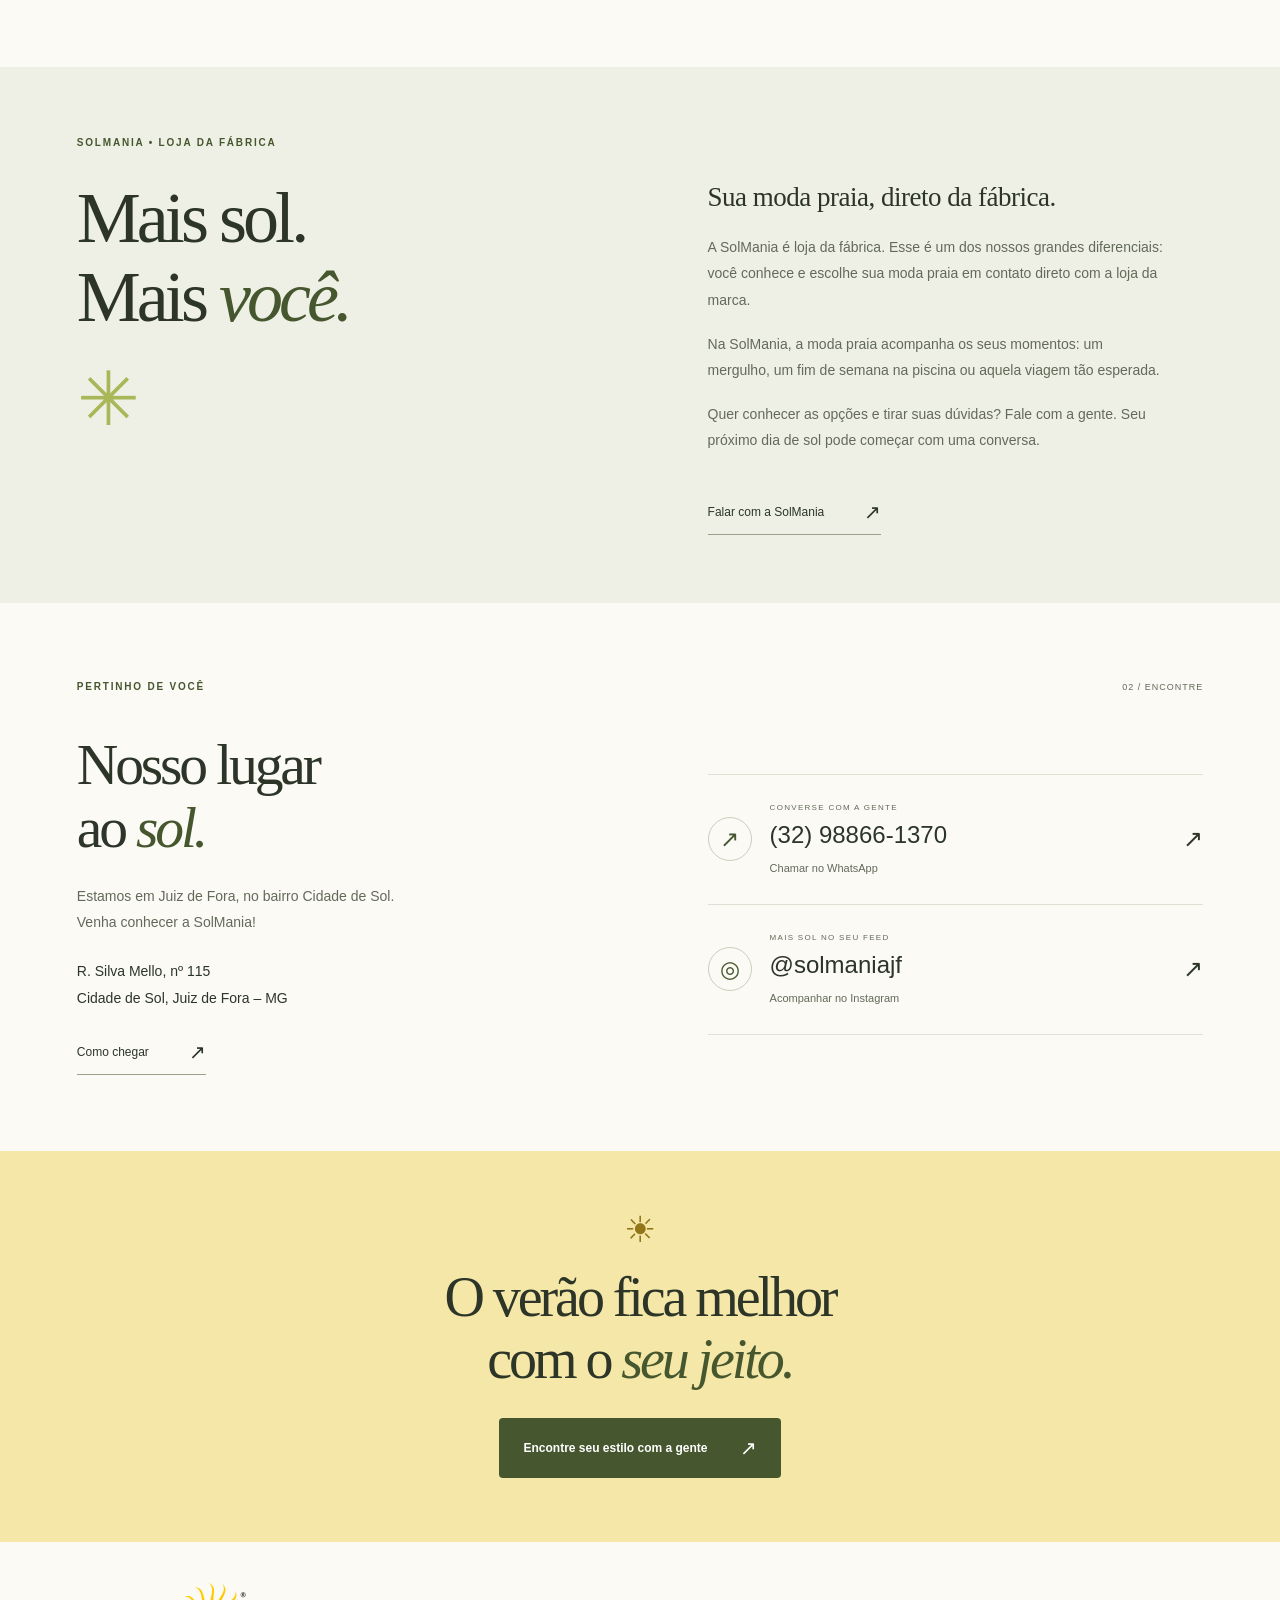
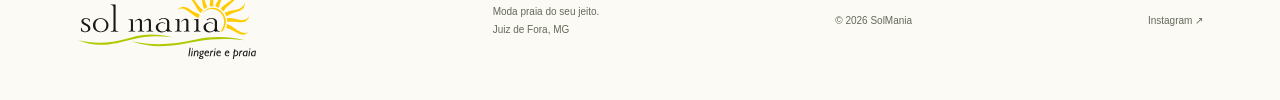
==== commit 371fd424: "Logo oficial e catálogo HTML" ====
--- a/index.html
+++ b/index.html
@@ -11,7 +11,7 @@
   </script>
   <meta charset="UTF-8">
   <meta name="viewport" content="width=device-width, initial-scale=1">
-  <meta name="theme-color" content="#ffdc27">
+  <meta name="theme-color" content="#fbfaf5">
   <meta name="description" content="SolMania: moda praia do seu jeito em Juiz de Fora. Loja da fábrica: explore nosso catálogo e fale com a gente pelo WhatsApp.">
   <title>SolMania — Moda praia do seu jeito</title>
   <link rel="canonical" href="https://solmania.com.br/">
@@ -23,7 +23,7 @@
   <a class="skip" href="#conteudo">Pular para o conteúdo</a>
   <div class="announcement">Loja da fábrica <span>☀</span> Moda praia do seu jeito em Juiz de Fora</div>
   <header class="header">
-    <a class="brand" href="#" aria-label="SolMania, início"><span class="brand-name">SolMania</span><span class="brand-tagline">MODA PRAIA</span></a>
+    <a class="brand" href="#" aria-label="SolMania, início"><img src="assets/logo/solmania.svg" width="3038" height="1304" alt="SolMania — lingerie e praia"></a>
     <button class="menu-toggle" aria-expanded="false" aria-controls="navigation" aria-label="Abrir menu"><span></span><span></span></button>
     <nav id="navigation" aria-label="Navegação principal">
       <a href="#catalogo">Nosso catálogo</a><a href="#sobre">A SolMania</a><a href="#visite">Onde estamos</a>
@@ -36,24 +36,24 @@
         <p class="factory-badge"><span aria-hidden="true">☀</span> LOJA DA FÁBRICA</p>
         <h1 id="hero-title">Moda praia<br>do <em>seu jeito.</em></h1>
         <p class="intro">Moda praia direto da fábrica, do seu jeito.<br>Conheça as opções da SolMania para os seus dias de praia e piscina.</p>
-        <a class="button primary" href="https://drive.google.com/file/d/1KUAQEu9yE2tWIFAb1yEJ7YFwiVyj5EZG/view" target="_blank" rel="noopener noreferrer">Explorar o catálogo <span aria-hidden="true">↗</span></a>
+        <a class="button primary" href="catalogo.html">Explorar o catálogo <span aria-hidden="true">↗</span></a>
         <div class="hero-note"><span aria-hidden="true">⌁</span> De Juiz de Fora para os seus dias de sol.</div>
       </div>
       <div class="hero-art">
         <img src="assets/verao.svg" width="900" height="1050" alt="Ilustração inspirada no catálogo: biquíni amarelo e guarda-sol rosa e azul">
-        <div class="hero-brand" aria-hidden="true">SolMania<span>MODA PRAIA DO SEU JEITO</span></div><div class="round-stamp" aria-hidden="true"><span>ALMA DE VERÃO</span><b>☀</b><span>SOLMANIA • JF</span></div>
+        <div class="round-stamp" aria-hidden="true"><span>ALMA DE VERÃO</span><b>☀</b><span>SOLMANIA • JF</span></div>
         <span class="art-caption">DIAS LEVES. SEU ESTILO.</span>
       </div>
     </section>
     <section class="catalog section" id="catalogo" aria-labelledby="catalog-title">
       <div class="section-heading"><p class="eyebrow">SEU PRÓXIMO DESTINO: O VERÃO</p><span class="section-number">01 / EXPLORE</span></div>
-      <div class="catalog-grid"><div><h2 id="catalog-title">O próximo dia de sol<br>começa <em>aqui.</em></h2><p>Abra nosso catálogo de moda praia, descubra as opções e escolha o que tem a sua cara.</p><a class="text-link" href="https://drive.google.com/file/d/1KUAQEu9yE2tWIFAb1yEJ7YFwiVyj5EZG/view" target="_blank" rel="noopener noreferrer">Ver catálogo completo <span aria-hidden="true">↗</span></a><p class="small">O catálogo abre no Google Drive em uma nova aba.</p></div>
-      <a class="catalog-cover" href="https://drive.google.com/file/d/1KUAQEu9yE2tWIFAb1yEJ7YFwiVyj5EZG/view" target="_blank" rel="noopener noreferrer" aria-label="Abrir catálogo SolMania no Google Drive"><img src="assets/catalogo-solmania.png" width="702" height="407" alt="Capa do catálogo SolMania, com logo branco sobre fundo amarelo e ilustrações de praia"><span class="cover-bottom">ABRIR CATÁLOGO <b aria-hidden="true">↗</b></span></a></div>
+      <div class="catalog-grid"><div><h2 id="catalog-title">O próximo dia de sol<br>começa <em>aqui.</em></h2><p>Explore os modelos e consulte pelo WhatsApp as cores, estampas e tamanhos disponíveis.</p><a class="text-link" href="catalogo.html">Ver catálogo completo <span aria-hidden="true">↗</span></a><p class="small">Escolha uma peça. O botão de consulta já leva a referência para a conversa.</p></div>
+      <a class="catalog-cover" href="catalogo.html" aria-label="Explorar os modelos do catálogo SolMania"><img src="assets/produtos/p05-1.webp" width="681" height="1210" alt="Biquíni SolMania com sutiã meia taça, referência 374, e calcinha 430" style="height:420px;object-fit:contain;background:#f0eee7"><span class="cover-bottom">EXPLORAR OS MODELOS <b aria-hidden="true">↗</b></span></a></div>
     </section>
     <section class="about section" id="sobre" aria-labelledby="about-title"><p class="eyebrow">SOLMANIA • LOJA DA FÁBRICA</p><div class="about-grid"><h2 id="about-title">Mais sol.<br>Mais <em>você.</em><span class="about-sun" aria-hidden="true">✳</span></h2><div><p class="large-copy">Sua moda praia, direto da fábrica.</p><p>A SolMania é loja da fábrica. Esse é um dos nossos grandes diferenciais: você conhece e escolhe sua moda praia em contato direto com a loja da marca.</p><p>Na SolMania, a moda praia acompanha os seus momentos: um mergulho, um fim de semana na piscina ou aquela viagem tão esperada.</p><p>Quer conhecer as opções e tirar suas dúvidas? Fale com a gente. Seu próximo dia de sol pode começar com uma conversa.</p><a class="text-link" href="https://wa.me/5532988661370?text=Ol%C3%A1%21%20Quero%20conhecer%20a%20moda%20praia%20da%20SolMania." target="_blank" rel="noopener noreferrer">Falar com a SolMania <span aria-hidden="true">↗</span></a></div></div></section>
     <section class="visit section" id="visite" aria-labelledby="visit-title"><div class="section-heading"><p class="eyebrow">PERTINHO DE VOCÊ</p><span class="section-number">02 / ENCONTRE</span></div><div class="visit-grid"><div><h2 id="visit-title">Nosso lugar<br>ao <em>sol.</em></h2><p>Estamos em Juiz de Fora, no bairro Cidade de Sol.<br>Venha conhecer a SolMania!</p><address>R. Silva Mello, nº 115<br>Cidade de Sol, Juiz de Fora – MG</address><a class="text-link" href="https://www.google.com/maps/dir/?api=1&amp;destination=Rua%20Silva%20Melo%2C%20115%2C%20Cidade%20do%20Sol%2C%20Juiz%20de%20Fora%20-%20MG%2C%2036085-360%2C%20Brasil" target="_blank" rel="noopener noreferrer">Como chegar <span aria-hidden="true">↗</span></a></div><div class="contact-list"><a href="https://wa.me/5532988661370" target="_blank" rel="noopener noreferrer"><span class="contact-icon" aria-hidden="true">↗</span><span><small>CONVERSE COM A GENTE</small><strong>(32) 98866-1370</strong><span>Chamar no WhatsApp</span></span><b aria-hidden="true">↗</b></a><a href="https://www.instagram.com/solmaniajf/" target="_blank" rel="noopener noreferrer"><span class="contact-icon" aria-hidden="true">◎</span><span><small>MAIS SOL NO SEU FEED</small><strong>@solmaniajf</strong><span>Acompanhar no Instagram</span></span><b aria-hidden="true">↗</b></a></div></div></section>
     <section class="closing"><span aria-hidden="true">☀</span><h2>O verão fica melhor<br>com o <em>seu jeito.</em></h2><a class="button light" href="https://wa.me/5532988661370" target="_blank" rel="noopener noreferrer">Encontre seu estilo com a gente <span aria-hidden="true">↗</span></a></section>
   </main>
-  <footer><a class="brand" href="#"><span class="brand-name">SolMania</span><span class="brand-tagline">MODA PRAIA</span></a><p>Moda praia do seu jeito.<br>Juiz de Fora, MG</p><span>© <span id="year">2026</span> SolMania</span><a href="https://www.instagram.com/solmaniajf/" target="_blank" rel="noopener noreferrer">Instagram ↗</a></footer>
+  <footer><a class="brand" href="#"><img src="assets/logo/solmania.svg" width="3038" height="1304" alt="SolMania — lingerie e praia"></a><p>Moda praia do seu jeito.<br>Juiz de Fora, MG</p><span>© <span id="year">2026</span> SolMania</span><a href="https://www.instagram.com/solmaniajf/" target="_blank" rel="noopener noreferrer">Instagram ↗</a></footer>
 </body>
 </html>
--- a/styles.css
+++ b/styles.css
@@ -1,19 +1,23 @@
-:root{--paper:#fffbed;--ink:#342b24;--orange:#a83a20;--line:#e5d5a4;--blue:#fff0a0}*{box-sizing:border-box}html{scroll-behavior:smooth;scroll-padding-top:100px}body{margin:0;background:var(--paper);color:var(--ink);font-family:Arial,Helvetica,sans-serif;-webkit-font-smoothing:antialiased}a{color:inherit;text-decoration:none}button{font:inherit}a,button{-webkit-tap-highlight-color:transparent}a:focus-visible,button:focus-visible{outline:3px solid var(--orange);outline-offset:6px}::selection{background:#e9b89a}h1,h2,p{margin:0}h1,h2{font-family:Georgia,'Times New Roman',serif;font-weight:400;letter-spacing:-.055em}em{font-weight:400;color:var(--orange)}.announcement{background:var(--ink);color:var(--paper);text-align:center;padding:10px 20px;font-size:11px;letter-spacing:1.1px}.announcement span{margin:0 16px;color:#f8c686}.header{max-width:1440px;margin:auto;padding:27px 6%;display:flex;align-items:center;justify-content:space-between;gap:30px}.brand{font-family:Georgia,serif;font-size:37px;font-weight:bold;letter-spacing:-2.4px;line-height:1}.brand span{display:block;text-align:center;font-family:Arial,sans-serif;letter-spacing:4px;font-size:8px;font-weight:400;margin-top:8px}.header nav{display:flex;align-items:center;gap:32px;font-size:13px}.header nav>a:hover{color:var(--orange)}.nav-contact{border:1px solid var(--ink);padding:13px 18px;border-radius:3px}.nav-contact span{margin-left:18px}.menu-toggle{display:none}.hero{max-width:1440px;margin:auto;display:grid;grid-template-columns:1.05fr 1fr;min-height:660px;padding:20px 6% 60px;align-items:center;gap:5%}.eyebrow{font-size:10px;letter-spacing:2px;font-weight:600;line-height:1.7}.small-sun{font-size:26px;vertical-align:middle;color:var(--orange);margin-right:9px}h1{font-size:clamp(64px,6.7vw,100px);line-height:1.03;margin:28px 0}.intro{font-size:15px;line-height:1.85;max-width:390px;color:#52645e}.button{display:inline-flex;align-items:center;justify-content:space-between;gap:35px;padding:19px 24px;font-size:13px;border-radius:3px;transition:transform .2s,background .2s}.button:hover{transform:translateY(-3px)}.primary{background:var(--orange);color:white;margin-top:32px}.primary:hover{background:#bb4020}.button span{font-size:21px}.hero-note{font-size:10px;letter-spacing:.3px;margin-top:39px;display:flex;align-items:center;gap:12px}.hero-note>span{font-size:32px}.hero-art{position:relative;margin:0 0 0 5px}.hero-art img{display:block;width:100%;height:565px;object-fit:cover;border-radius:180px 180px 4px 4px}.round-stamp{position:absolute;left:-42px;bottom:65px;background:var(--paper);border:1px solid var(--ink);width:114px;height:114px;border-radius:50%;display:flex;flex-direction:column;justify-content:center;align-items:center;transform:rotate(-16deg)}.round-stamp span{font-size:8px;letter-spacing:1.5px}.round-stamp b{font-size:47px;line-height:1.3;color:var(--orange);font-weight:400}.art-caption{position:absolute;bottom:20px;right:22px;font-size:8px;letter-spacing:2px;color:#fff}.section{padding:80px 8%;max-width:1440px;margin:auto}.section-heading{display:flex;align-items:center;justify-content:space-between;gap:15px;margin-bottom:50px}.section-number{font-size:9px;letter-spacing:1.6px;color:#69746a}h2{font-size:clamp(44px,4.6vw,65px);line-height:1.09}.catalog-grid{display:grid;grid-template-columns:1.15fr 1fr;align-items:center;gap:12%}.catalog p:not(.eyebrow),.visit p:not(.eyebrow){font-size:14px;line-height:1.85;max-width:370px;margin-top:24px;color:#52645e}.text-link{display:inline-flex;justify-content:space-between;align-items:center;gap:40px;border-bottom:1px solid var(--ink);padding:16px 0 12px;font-size:13px;margin-top:16px}.text-link:hover{color:var(--orange);border-color:var(--orange)}.text-link span{font-size:22px}.catalog p.small{font-size:10px;margin-top:13px}.catalog-cover{position:relative;overflow:hidden;background:#e3a37d;min-height:410px;padding:26px 30px;display:flex;flex-direction:column;justify-content:space-between;border-radius:3px;isolation:isolate;transition:transform .25s}.catalog-cover:hover{transform:rotate(-1deg)}.catalog-cover:before{content:'';position:absolute;border:1px solid #f7d5b1;border-radius:50%;width:420px;height:420px;top:80px;left:100px;z-index:-1;box-shadow:0 0 0 28px #e3a37d,0 0 0 29px #f7d5b1,0 0 0 57px #e3a37d,0 0 0 58px #f7d5b1}.cover-top{display:flex;justify-content:space-between;font-size:10px;letter-spacing:2px}.cover-top span{font-size:8px}.cover-sun{font-size:76px;color:#a33b21;line-height:1;margin-top:20px}.cover-title{font-family:Georgia,serif;font-size:55px;line-height:1;letter-spacing:-2px}.cover-bottom{font-size:9px;letter-spacing:2px;margin-top:32px;display:flex;justify-content:space-between;align-items:center}.cover-bottom b{font-size:29px;font-weight:400}.about{background:var(--blue);max-width:none;padding-top:65px;padding-bottom:70px}.about-grid{display:grid;grid-template-columns:1fr 1fr;gap:12%;margin-top:32px;max-width:1190px;margin-left:auto;margin-right:auto}.about h2{position:relative;font-size:76px}.about-sun{color:var(--orange);position:absolute;font-size:110px;left:245px;top:50px;font-family:Arial;font-weight:400}.about p:not(.eyebrow){font-size:14px;line-height:1.8;margin-bottom:18px;max-width:440px}.about p.large-copy{font-family:Georgia,serif;font-size:26px;line-height:1.35;letter-spacing:-.5px}.visit-grid{display:grid;grid-template-columns:1fr 1fr;gap:12%;align-items:center}address{font-style:normal;font-size:14px;line-height:1.8;margin-top:24px}.contact-list>a{display:flex;gap:20px;align-items:center;padding:30px 0;border-bottom:1px solid var(--line)}.contact-list>a:first-child{border-top:1px solid var(--line)}.contact-list>a:hover strong{color:var(--orange)}.contact-icon{border:1px solid var(--line);width:48px;height:48px;border-radius:50%;display:grid;place-items:center;font-size:25px}.contact-list small{font-size:8px;letter-spacing:1.5px;display:block}.contact-list strong{display:block;font-weight:400;font-size:24px;margin:10px 0}.contact-list span>span{font-size:11px;color:#52645e}.contact-list b{margin-left:auto;font-size:24px;font-weight:400}.closing{text-align:center;background:var(--orange);color:var(--paper);padding:55px 20px 65px}.closing>span{font-size:47px;display:block;margin-bottom:18px}.closing h2{font-size:58px}.closing em{color:#f3d2a6}.light{background:var(--paper);color:var(--ink);margin-top:30px}footer{max-width:1440px;padding:35px 6%;margin:auto;display:flex;align-items:center;justify-content:space-between;gap:25px}footer p,footer>span,footer>a:last-child{font-size:10px;line-height:1.7}footer .brand{font-size:29px}footer .brand span{font-size:6px}.skip{position:absolute;left:12px;top:-100px;background:white;padding:16px;z-index:30}.skip:focus{top:12px}@media(min-width:1440px){.about{padding-left:calc((100vw - 1210px)/2);padding-right:calc((100vw - 1210px)/2)}}@media(max-width:900px){.header nav{gap:18px}.hero{gap:25px;min-height:auto}.hero-art img{height:490px}h1{font-size:68px}.section{padding:60px 6%}.about-sun{font-size:70px;left:210px}.about-grid,.catalog-grid,.visit-grid{gap:7%}.cover-title{font-size:46px}.contact-list strong{font-size:20px}.contact-icon{display:none}}@media(max-width:680px){html{scroll-padding-top:20px}.announcement{font-size:9px;letter-spacing:.4px}.announcement span{margin:0 5px}.header{padding:22px 6%;position:relative;z-index:10}.brand{font-size:32px}.menu-toggle{display:flex;flex-direction:column;gap:6px;border:1px solid var(--line);background:transparent;padding:14px 11px;border-radius:3px}.menu-toggle span{height:1px;width:21px;background:var(--ink)}.header nav{display:none;position:absolute;top:100%;left:0;right:0;background:var(--paper);padding:22px 6%;box-shadow:0 10px 14px #253d3912;flex-direction:column;align-items:stretch}.header nav.open{display:flex}.header nav>a{padding:12px 0}.header nav>.nav-contact{padding:14px}.hero{grid-template-columns:1fr;padding:22px 6% 38px;gap:32px}.hero-copy{padding:0 0 0 2px}.eyebrow{font-size:9px;letter-spacing:1.7px}h1{font-size:clamp(60px,13.7vw,84px);margin:19px 0}.intro{font-size:14px}.hero-note{margin-top:23px}.hero-art{margin:0 10px 0 22px}.hero-art img{height:410px;border-radius:160px 160px 3px 3px}.round-stamp{width:94px;height:94px;left:-28px;bottom:45px}.round-stamp span{font-size:6px}.round-stamp b{font-size:38px}.section{padding:48px 7%}.section-heading{margin-bottom:27px}.section-number{font-size:7px;white-space:nowrap}.catalog-grid,.about-grid,.visit-grid{grid-template-columns:1fr;gap:32px}h2{font-size:46px}.catalog-cover{min-height:380px;margin-top:4px}.cover-title{font-size:55px}.about-grid{margin-top:24px}.about h2{font-size:64px}.about-sun{left:auto;right:15px;top:20px;font-size:95px}.about p.large-copy{font-size:25px}.contact-list strong{font-size:25px}.contact-icon{display:grid}.closing{padding:40px 6% 48px}.closing h2{font-size:45px}.closing>span{font-size:40px}footer{display:grid;grid-template-columns:1fr 1fr;padding:30px 7%;row-gap:25px}footer p,footer>a:last-child{text-align:right}}@media(prefers-reduced-motion:reduce){html{scroll-behavior:auto}*,*:before,*:after{transition:none!important}}
+:root{--paper:#fbfaf5;--ink:#2c3528;--muted:#636a5a;--olive:#46572f;--yellow:#ffcb00;--line:#dfe1d4;--sage:#eef0e5;--serif:Georgia,'Times New Roman',serif}
+*{box-sizing:border-box}html{scroll-behavior:smooth;scroll-padding-top:28px}body{margin:0;background:var(--paper);color:var(--ink);font-family:Arial,Helvetica,sans-serif;-webkit-font-smoothing:antialiased}a{color:inherit;text-decoration:none}button{font:inherit}a,button{-webkit-tap-highlight-color:transparent}a:focus-visible,button:focus-visible{outline:3px solid var(--olive);outline-offset:6px}::selection{background:#f5df7d}h1,h2,p{margin:0}h1,h2{font-family:var(--serif);font-weight:400;letter-spacing:-.055em}em{font-weight:400;color:var(--olive)}
+.announcement{background:var(--sage);text-align:center;padding:11px 20px;font-size:10px;letter-spacing:1px;color:var(--olive)}.announcement span{margin:0 14px;color:#8a7212}
+.header{max-width:1360px;margin:auto;padding:25px 6%;display:flex;align-items:center;justify-content:space-between;gap:32px}.brand{display:block;width:220px;flex-shrink:0;line-height:0}.brand img{display:block;width:100%;height:auto}.header nav{display:flex;align-items:center;gap:30px;font-size:12px}.header nav>a:hover{color:var(--olive)}.nav-contact{border:1px solid #a9af98;padding:14px 20px;border-radius:4px}.nav-contact span{margin-left:18px}.menu-toggle{display:none}
+.hero{max-width:1360px;margin:auto;display:grid;grid-template-columns:1.08fr 1fr;align-items:center;gap:7%;padding:28px 6% 80px}.factory-badge{display:inline-flex;align-items:center;gap:10px;font-size:10px;letter-spacing:2px;font-weight:600;color:var(--olive)}.factory-badge span{color:#9c7a0b;font-size:23px;line-height:1}h1{font-size:clamp(58px,6.4vw,88px);line-height:1.05;margin:28px 0 24px}h1 em{white-space:nowrap}.intro{font-size:15px;line-height:1.9;max-width:395px;color:var(--muted)}.button{display:inline-flex;align-items:center;justify-content:space-between;gap:32px;padding:18px 24px;font-size:12px;font-weight:600;border-radius:4px;transition:background .2s,transform .2s}.button:hover{transform:translateY(-2px)}.button span{font-size:20px;font-weight:400}.primary{background:var(--olive);color:#fff;margin-top:30px}.primary:hover{background:#344324}.hero-note{font-size:10px;line-height:1.6;color:var(--muted);margin-top:30px;display:flex;gap:10px;align-items:center}.hero-note>span{font-size:26px;color:#85954e}.hero-art{position:relative;margin:0 0 0 12px;padding-bottom:28px}.hero-art>img{width:100%;height:510px;display:block;object-fit:cover;border-radius:180px 180px 8px 8px}.round-stamp{position:absolute;left:-32px;bottom:65px;background:var(--paper);border:1px solid #a9af98;width:104px;height:104px;display:flex;align-items:center;justify-content:center;flex-direction:column;border-radius:50%;transform:rotate(-12deg)}.round-stamp span{font-size:7px;letter-spacing:1px}.round-stamp b{font-size:40px;font-weight:400;color:#a1851d;line-height:1.4}.art-caption{position:absolute;bottom:0;right:0;font-size:8px;letter-spacing:2px;color:var(--muted)}
+.section{padding:76px 6%;max-width:1360px;margin:auto}.section-heading{display:flex;justify-content:space-between;align-items:center;gap:20px;margin-bottom:38px}.eyebrow{font-size:10px;letter-spacing:1.8px;font-weight:600;line-height:1.6;color:var(--olive)}.section-number{font-size:9px;letter-spacing:1px;color:var(--muted);white-space:nowrap}h2{font-size:clamp(42px,4.5vw,62px);line-height:1.1}.catalog{border-top:1px solid var(--line)}.catalog-grid{display:grid;grid-template-columns:1fr 1fr;align-items:center;gap:12%}.catalog p:not(.eyebrow),.visit p:not(.eyebrow){font-size:14px;line-height:1.9;max-width:380px;margin-top:23px;color:var(--muted)}.text-link{display:inline-flex;align-items:center;justify-content:space-between;gap:40px;font-size:12px;border-bottom:1px solid #9ba28b;padding:14px 0 10px;margin-top:15px;transition:color .2s}.text-link:hover{color:var(--olive)}.text-link span{font-size:20px}.catalog p.small{font-size:10px;margin-top:12px}.catalog-cover{display:block;border:1px solid var(--line);border-radius:8px;overflow:hidden;background:var(--sage);transition:transform .2s}.catalog-cover:hover{transform:translateY(-4px)}.catalog-cover img{display:block;width:100%;height:auto}.cover-bottom{display:flex;justify-content:space-between;align-items:center;padding:15px 22px;font-size:9px;letter-spacing:1.5px}.cover-bottom b{font-size:25px;font-weight:400}
+.about{background:var(--sage);max-width:none;padding:68px max(6%,calc((100vw - 1197px)/2))}.about-grid{display:grid;grid-template-columns:1fr 1fr;gap:12%;margin-top:28px}.about h2{position:relative;font-size:72px}.about-sun{display:block;margin-top:25px;font-family:Arial,sans-serif;font-size:75px;line-height:1;color:#a9b758}.about p:not(.eyebrow){font-size:14px;line-height:1.9;color:var(--muted);max-width:460px;margin-bottom:17px}.about p.large-copy{font-family:var(--serif);font-size:27px;line-height:1.4;color:var(--ink);letter-spacing:-.5px}
+.visit-grid{display:grid;grid-template-columns:1fr 1fr;gap:12%;align-items:center}address{font-style:normal;font-size:14px;line-height:1.9;margin-top:22px}.contact-list>a{display:flex;gap:18px;align-items:center;padding:28px 0;border-bottom:1px solid var(--line)}.contact-list>a:first-child{border-top:1px solid var(--line)}.contact-icon{display:grid;place-items:center;flex-shrink:0;width:44px;height:44px;border:1px solid #cbd0bc;border-radius:50%;color:var(--olive);font-size:23px}.contact-list small{font-size:8px;letter-spacing:1.3px;display:block;color:var(--muted)}.contact-list strong{font-weight:400;display:block;font-size:24px;margin:9px 0}.contact-list span>span{font-size:11px;color:var(--muted)}.contact-list b{margin-left:auto;font-weight:400;font-size:24px}.contact-list>a:hover strong{color:var(--olive)}
+.closing{margin:0 auto;text-align:center;background:#f4e7a7;padding:58px 20px 64px}.closing>span{display:block;font-size:36px;color:#927619;margin-bottom:16px}.closing h2{font-size:56px}.light{background:var(--olive);color:white;margin-top:28px}.light:hover{background:#344324}footer{max-width:1360px;padding:40px 6%;margin:auto;display:flex;justify-content:space-between;align-items:center;gap:28px}footer .brand{width:180px}footer p,footer>span,footer>a:last-child{font-size:10px;line-height:1.8;color:var(--muted)}.skip{position:absolute;left:12px;top:-100px;background:var(--paper);padding:16px;z-index:30}.skip:focus{top:12px}
+@media(max-width:1050px){.header{gap:20px}.header .brand{width:190px}.header nav{gap:17px;font-size:11px}.nav-contact{padding:12px 14px}.hero{gap:5%}h1{font-size:64px}.hero-art>img{height:475px}.about-grid,.catalog-grid,.visit-grid{gap:7%}.contact-list strong{font-size:21px}.contact-icon{display:none}}
+@media(max-width:760px){html{scroll-padding-top:20px}.announcement{font-size:8px;letter-spacing:.3px;padding:10px}.announcement span{margin:0 6px}.header{padding:20px 6%;position:relative;z-index:10}.header .brand{width:180px}.menu-toggle{display:flex;flex-direction:column;gap:6px;border:1px solid #c2c7b3;background:transparent;padding:14px 11px;border-radius:4px}.menu-toggle span{width:21px;height:1px;background:var(--ink)}.header nav{display:none;position:absolute;top:100%;left:0;right:0;background:var(--paper);padding:18px 6%;border-bottom:1px solid var(--line);flex-direction:column;align-items:stretch;font-size:13px}.header nav.open{display:flex}.header nav>a{padding:12px 0}.header nav>.nav-contact{padding:14px}.hero{grid-template-columns:1fr;gap:36px;padding:24px 7% 48px}.hero-copy{max-width:500px}h1{font-size:clamp(54px,12.5vw,80px);margin:23px 0}.intro{font-size:14px}.factory-badge{font-size:9px;letter-spacing:1.8px}.hero-note{margin-top:24px}.hero-art{margin:0 0 0 15px}.hero-art>img{height:430px;border-radius:160px 160px 6px 6px}.round-stamp{left:-22px;bottom:62px;width:88px;height:88px}.round-stamp span{font-size:6px}.round-stamp b{font-size:34px}.section{padding:48px 7%}.section-heading{gap:12px;margin-bottom:28px}.eyebrow{font-size:8px;letter-spacing:1.2px}.section-number{font-size:7px}.catalog-grid,.about-grid,.visit-grid{grid-template-columns:1fr;gap:30px}h2{font-size:46px}.catalog-cover{max-width:520px}.about h2{font-size:59px}.about-sun{position:absolute;right:0;top:20px;margin:0;font-size:65px}.about p.large-copy{font-size:25px}.contact-list strong{font-size:24px}.contact-icon{display:grid}.closing{padding:44px 7% 50px}.closing h2{font-size:44px}.closing .button{gap:18px;padding:17px 18px;font-size:11px}footer{display:grid;grid-template-columns:1fr 1fr;padding:30px 7%;gap:26px 18px}footer .brand{width:min(160px,100%)}footer p,footer>a:last-child{text-align:right}}
+@media(prefers-reduced-motion:reduce){html{scroll-behavior:auto}*,*:before,*:after{transition:none!important}}
 
-/* Identidade visual inspirada na capa do catálogo SolMania. */
-body{background:linear-gradient(#ffdc27 0 820px,var(--paper) 820px)}
-.announcement{background:#3e3426;color:#fff7d2}.announcement span{color:#ffdc27}
-.header{background:#ffdc27;max-width:none;padding-left:max(6%,calc((100vw - 1268px)/2));padding-right:max(6%,calc((100vw - 1268px)/2))}
-.brand{display:inline-block;letter-spacing:-2px;flex-shrink:0}
-.brand .brand-name{font-family:Georgia,'Times New Roman',serif;font-size:46px;font-weight:900;font-style:italic;letter-spacing:-2.8px;color:#fff;line-height:1.1;margin:0;text-shadow:2px 4px 1px #6b561c,4px 7px 8px #6b561c80}
-.brand .brand-tagline{color:#45371e;font-size:8px;letter-spacing:4px;margin-top:9px}
-.nav-contact{background:#fff8da;border:0;border-radius:30px;padding:15px 23px;font-weight:600}.header nav>a:hover{color:#8b2b23}
-.hero{position:relative;background:#ffdc27;padding-top:25px;padding-bottom:65px;isolation:isolate;overflow:hidden}
-.hero:before{content:'';position:absolute;width:260px;height:260px;border:35px solid #f8bc23;border-radius:50%;left:-180px;bottom:-90px;z-index:-1}
-h1,h2{font-weight:700;letter-spacing:-.055em}h1{color:#fff;text-shadow:2px 4px 0 #83611a,4px 6px 12px #8c6d2350}h1 em{color:#fff;font-weight:700}.intro{color:#493d23}.eyebrow{color:#56421e}.small-sun{color:#9b382f}.hero-note{color:#493d23}.primary{background:#3c58a6;border-radius:32px;box-shadow:0 5px 0 #29427f;font-weight:600}.primary:hover{background:#2d468f}
-.hero-art{border-radius:35px;box-shadow:10px 13px 0 #f5c526}.hero-art img{border-radius:35px;object-fit:cover}.hero-brand{position:absolute;top:45%;left:0;width:100%;text-align:center;color:white;font-family:Georgia,serif;font-weight:900;font-style:italic;font-size:clamp(45px,5.6vw,80px);letter-spacing:-4px;text-shadow:3px 6px 1px #746022,5px 9px 10px #74602290;transform:rotate(-4deg)}.hero-brand span{display:block;font-family:Arial,sans-serif;font-size:9px;letter-spacing:2px;font-style:normal;margin-top:17px;text-shadow:1px 2px 2px #746022}.round-stamp{background:#fff6cd;border:2px solid #e8ad21;box-shadow:3px 5px 0 #cf9e2540}.round-stamp b{color:#e89024}.art-caption{color:#61481e}
-.catalog{background:var(--paper)}.catalog-cover{padding:0;background:#ffdc27;min-height:0;border-radius:18px;border:1px solid #ebc521;box-shadow:8px 8px 0 #f0df9f}.catalog-cover:before{display:none}.catalog-cover img{width:100%;height:auto;display:block}.cover-bottom{margin:0;padding:18px 24px;background:#fff1a3;color:#4b3a1f}.about{background:#fff0a0}.about-sun{color:#e5aa1a}.about p,.catalog p:not(.eyebrow),.visit p:not(.eyebrow),.contact-list span>span{color:#574b36}.section-number{color:#685a3c}.contact-icon{background:#ffdc27;border-color:#ffdc27}.closing{background:#ffdc27;color:#fff;position:relative}.closing h2{font-style:italic;text-shadow:2px 4px 0 #83611a,4px 6px 10px #8c6d2350}.closing em{color:#fff;font-weight:700}.closing>span{color:#b36c16}.light{border-radius:32px;background:#3c58a6;color:white;box-shadow:0 5px 0 #29427f}footer{max-width:none;background:#f6c923;padding-left:6%;padding-right:6%}footer .brand .brand-name{font-size:36px}footer .brand .brand-tagline{font-size:7px}.text-link:hover{color:#9c3028}.menu-toggle{border-color:#ac8524}.menu-toggle span{background:#493a20}
-@media(max-width:900px){.brand .brand-name{font-size:38px}.header nav{gap:16px}.hero-brand{font-size:53px;letter-spacing:-3px}}
-@media(max-width:680px){body{background:var(--paper)}.header nav{background:#fff1a3}.hero{padding-top:20px;padding-bottom:45px}.hero-art{margin:0 10px 0 22px}.hero-art img{border-radius:35px;height:390px}.hero-brand{font-size:clamp(44px,12vw,68px)}.brand .brand-name{font-size:39px}.catalog-cover{min-height:0}.closing h2{font-size:44px}.about-sun{font-size:80px;right:0}.hero:before{display:none}}
-
-.factory-badge{display:inline-flex;align-items:center;gap:10px;padding:10px 17px;border:1px solid #a97e1b;border-radius:30px;background:#fff4b5;color:#493719;font-size:11px;font-weight:700;letter-spacing:1.8px;line-height:1.5}.factory-badge span{font-size:21px;line-height:1}
+/* A marca ocupa uma faixa própria, com a navegação na linha seguinte. */
+.header{flex-direction:column;gap:22px;padding-top:26px;padding-bottom:24px}
+.header .brand{width:380px;max-width:100%}
+.header nav{justify-content:center;gap:36px;font-size:12px;width:100%;padding-top:20px;border-top:1px solid var(--line)}
+@media(max-width:760px){
+  .header{gap:16px;padding:22px 7% 16px}
+  .header .brand{width:280px;max-width:100%}
+  .menu-toggle{align-self:flex-end}
+  .header nav{align-items:stretch;gap:12px;padding:18px 7%;text-align:left;font-size:13px}
+}
